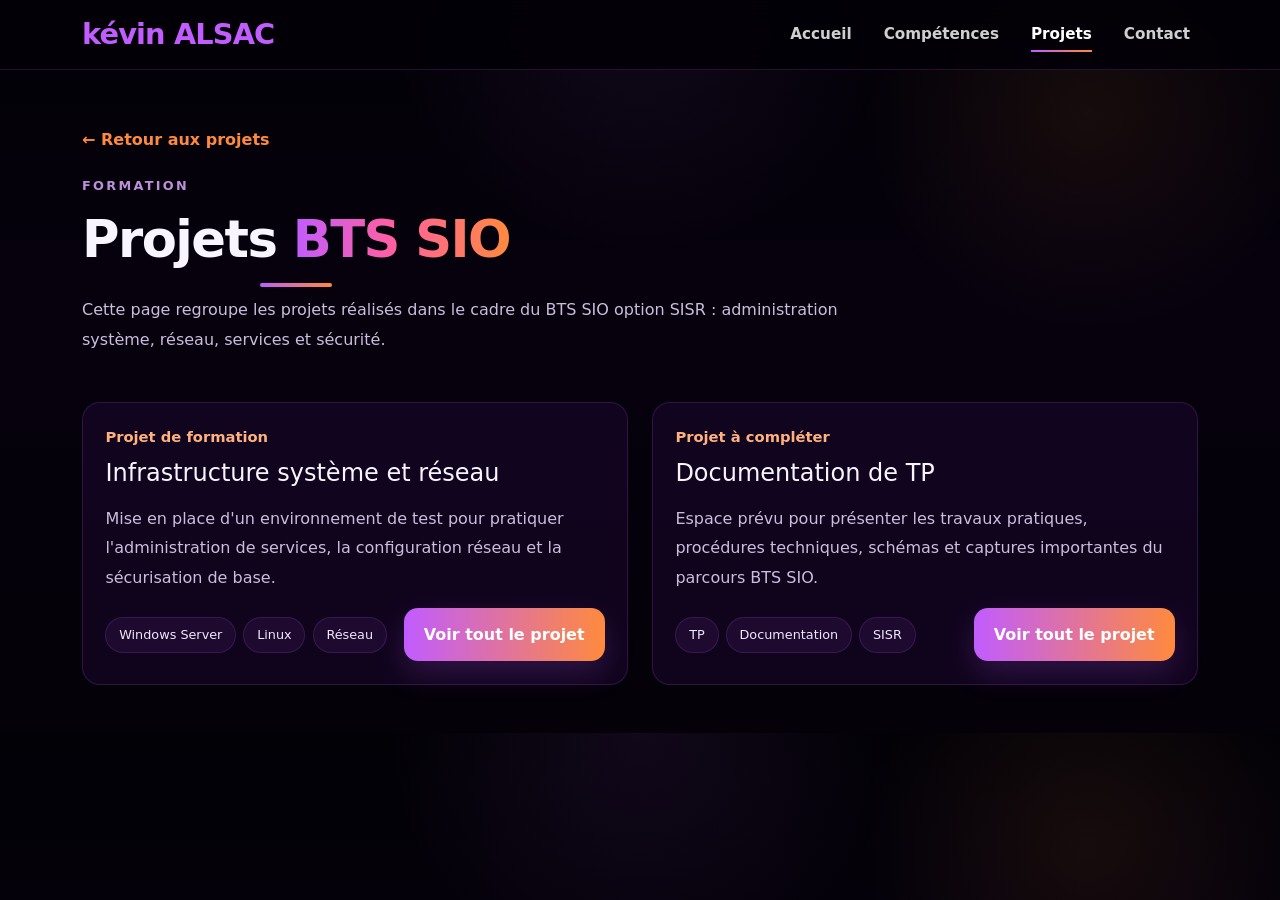
==== pages/projets-bts-sio.html @ 28195296 "modif projet" ====
<!doctype html>
<html lang="fr">
  <head>
    <meta charset="UTF-8" />
    <meta name="viewport" content="width=device-width, initial-scale=1.0" />
    <title>Projets BTS SIO - Portfolio kévin ALSAC</title>
    <link
      href="../assets/vendor/bootstrap/css/bootstrap.min.css"
      rel="stylesheet"
    />
    <link rel="stylesheet" href="../css/style.css" />
  </head>
  <body>
    <nav class="navbar navbar-expand-lg fixed-top">
      <div class="container">
        <a class="navbar-brand" href="../index.html#home">kévin ALSAC</a>
        <button
          class="navbar-toggler border-0 shadow-none bg-light-subtle"
          type="button"
          data-bs-toggle="collapse"
          data-bs-target="#mainNav"
          aria-controls="mainNav"
          aria-expanded="false"
          aria-label="Navigation"
        >
          <span class="navbar-toggler-icon"></span>
        </button>
        <div class="collapse navbar-collapse" id="mainNav">
          <ul class="navbar-nav ms-auto gap-lg-3">
            <li class="nav-item">
              <a class="nav-link" href="../index.html#home">Accueil</a>
            </li>
            <li class="nav-item">
              <a class="nav-link" href="../index.html#skills">Compétences</a>
            </li>
            <li class="nav-item">
              <a class="nav-link active" href="../index.html#projects">Projets</a>
            </li>
            <li class="nav-item">
              <a class="nav-link" href="../index.html#contact">Contact</a>
            </li>
          </ul>
        </div>
      </div>
    </nav>

    <main class="page-shell">
      <div class="container">
        <a class="back-link" href="../index.html#projects">← Retour aux projets</a>
        <div class="page-intro mb-5">
          <div class="section-label">Formation</div>
          <h1 class="section-title title-accent">
            Projets <span class="gradient-text">BTS SIO</span>
          </h1>
          <p class="section-text">
            Cette page regroupe les projets réalisés dans le cadre du BTS SIO
            option SISR : administration système, réseau, services et sécurité.
          </p>
        </div>

        <div class="row g-4">
          <div class="col-lg-6">
            <article class="project-list-card">
              <div class="project-subtitle">Projet de formation</div>
              <h3 class="h4 mb-3">Infrastructure système et réseau</h3>
              <p class="card-text">
                Mise en place d'un environnement de test pour pratiquer
                l'administration de services, la configuration réseau et la
                sécurisation de base.
              </p>
              <div class="project-card-actions">
                <div class="project-card-chips">
                  <span class="chip">Windows Server</span>
                  <span class="chip">Linux</span>
                  <span class="chip">Réseau</span>
                </div>
                <button
                  class="btn btn-main project-detail-btn"
                  type="button"
                  data-bs-toggle="modal"
                  data-bs-target="#modal-infra"
                >
                  Voir tout le projet
                </button>
              </div>
            </article>
          </div>

          <div class="col-lg-6">
            <article class="project-list-card">
              <div class="project-subtitle">Projet à compléter</div>
              <h3 class="h4 mb-3">Documentation de TP</h3>
              <p class="card-text">
                Espace prévu pour présenter les travaux pratiques, procédures
                techniques, schémas et captures importantes du parcours BTS SIO.
              </p>
              <div class="project-card-actions">
                <div class="project-card-chips">
                  <span class="chip">TP</span>
                  <span class="chip">Documentation</span>
                  <span class="chip">SISR</span>
                </div>
                <button
                  class="btn btn-main project-detail-btn"
                  type="button"
                  data-bs-toggle="modal"
                  data-bs-target="#modal-doc-tp"
                >
                  Voir tout le projet
                </button>
              </div>
            </article>
          </div>
        </div>
      </div>
    </main>

    <div class="modal fade" id="modal-infra" tabindex="-1" aria-hidden="true">
      <div class="modal-dialog modal-lg modal-dialog-centered modal-dialog-scrollable">
        <div class="modal-content project-detail-modal">
          <div class="modal-header">
            <h2 class="modal-title h4">Infrastructure système et réseau</h2>
            <button type="button" class="btn-close" data-bs-dismiss="modal" aria-label="Fermer"></button>
          </div>
          <div class="modal-body">
            <p class="card-text">
              Projet orienté administration système et réseau dans un contexte
              de formation BTS SIO SISR.
            </p>
            <ul class="project-detail-list">
              <li>Installation et configuration de machines Windows et Linux.</li>
              <li>Mise en place de services réseau de base.</li>
              <li>Tests de communication, d'adressage IP et de résolution de noms.</li>
              <li>Documentation des étapes de configuration et des vérifications.</li>
            </ul>
          </div>
          <div class="modal-footer">
            <button type="button" class="btn btn-cv" data-bs-dismiss="modal">Fermer</button>
          </div>
        </div>
      </div>
    </div>

    <div class="modal fade" id="modal-doc-tp" tabindex="-1" aria-hidden="true">
      <div class="modal-dialog modal-lg modal-dialog-centered modal-dialog-scrollable">
        <div class="modal-content project-detail-modal">
          <div class="modal-header">
            <h2 class="modal-title h4">Documentation de TP</h2>
            <button type="button" class="btn-close" data-bs-dismiss="modal" aria-label="Fermer"></button>
          </div>
          <div class="modal-body">
            <p class="card-text">
              Zone prévue pour détailler les TP réalisés, les objectifs, les
              captures et les procédures techniques associées.
            </p>
            <ul class="project-detail-list">
              <li>Objectif du TP et contexte technique.</li>
              <li>Schéma ou description de l'environnement utilisé.</li>
              <li>Étapes principales de réalisation.</li>
              <li>Bilan des compétences travaillées.</li>
            </ul>
          </div>
          <div class="modal-footer">
            <button type="button" class="btn btn-cv" data-bs-dismiss="modal">Fermer</button>
          </div>
        </div>
      </div>
    </div>

    <script src="../assets/vendor/bootstrap/js/bootstrap.bundle.min.js"></script>
  </body>
</html>
---- css/style.css ----
/* Modal Compétence */
.modal-skill {
  position: fixed;
  z-index: 9999;
  top: 0;
  left: 0;
  right: 0;
  bottom: 0;
  display: none;
  align-items: center;
  justify-content: center;
}
.modal-skill.active {
  display: flex;
}
.modal-skill-backdrop {
  position: absolute;
  top: 0;
  left: 0;
  right: 0;
  bottom: 0;
  background: rgba(10, 3, 21, 0.85);
  backdrop-filter: blur(2px);
  animation: modalFadeIn 0.3s;
}
.modal-skill-content {
  position: relative;
  background: var(--surface);
  border-radius: 22px;
  box-shadow: 0 8px 48px 0 rgba(0, 0, 0, 0.45);
  padding: 2.5rem 2rem 2rem 2rem;
  min-width: 320px;
  max-width: 95vw;
  width: 400px;
  color: var(--text);
  animation: modalPopIn 0.45s cubic-bezier(0.77, 0, 0.18, 1);
  display: flex;
  flex-direction: column;
  align-items: center;
}
.modal-skill-header {
  display: flex;
  flex-direction: column;
  align-items: center;
  gap: 1rem;
  margin-bottom: 1.2rem;
}
.modal-skill-header img {
  width: 64px;
  height: 64px;
  object-fit: contain;
  border-radius: 12px;
  box-shadow: 0 2px 12px 0 rgba(193, 92, 255, 0.12);
}
.modal-skill-header h3 {
  margin: 0;
  font-size: 1.4rem;
  font-weight: 800;

  background: linear-gradient(
    90deg,
    var(--accent),
    var(--accent-3),
    var(--accent-2)
  );

  -webkit-background-clip: text;
  background-clip: text;
  color: transparent;
}
.modal-skill-body {
  width: 100%;
}
.modal-skill-text {
  width: 100%;
  background: var(--bg-2);
  border: 1.5px solid var(--line);
  border-radius: 14px;
  padding: 1.2rem;
  color: var(--text);
  box-shadow: 0 1px 8px 0 rgba(193, 92, 255, 0.07);
}

.modal-skill-text ul {
  margin: 0;
  padding-left: 1.2rem;
}

.modal-skill-text li {
  margin-bottom: 0.8rem;
  color: var(--muted);
  line-height: 1.6;
}

.modal-skill-text li:last-child {
  margin-bottom: 0;
}
.modal-skill-close {
  position: absolute;
  top: 1.1rem;
  right: 1.3rem;
  background: none;
  border: none;
  color: var(--muted);
  font-size: 2.1rem;
  cursor: pointer;
  transition: color 0.2s;
  z-index: 2;
}
.modal-skill-close:hover {
  color: var(--accent-2);
}
@keyframes modalPopIn {
  0% {
    opacity: 0;
    transform: scale(0.85) translateY(40px);
  }
  100% {
    opacity: 1;
    transform: scale(1) translateY(0);
  }
}
@keyframes modalFadeIn {
  from {
    opacity: 0;
  }
  to {
    opacity: 1;
  }
}
:root {
  --bg: #05010b;
  --bg-2: #0a0315;
  --surface: linear-gradient(
    180deg,
    rgba(24, 6, 42, 0.92),
    rgba(9, 3, 18, 0.96)
  );
  --surface-soft: rgba(20, 6, 35, 0.82);
  --line: rgba(190, 95, 255, 0.18);
  --line-strong: rgba(255, 137, 59, 0.42);
  --text: #f8f5ff;
  --muted: #cbbddd;
  --accent: #c15cff;
  --accent-2: #ff8a3d;
  --accent-3: #ff5fa2;
  --shadow: 0 22px 70px rgba(0, 0, 0, 0.45);
}

* {
  box-sizing: border-box;
}

html {
  scroll-behavior: smooth;
}

body {
  margin: 0;
  font-family:
    Inter,
    system-ui,
    -apple-system,
    BlinkMacSystemFont,
    "Segoe UI",
    sans-serif;
  background:
    radial-gradient(circle at top, rgba(193, 92, 255, 0.08), transparent 26%),
    radial-gradient(
      circle at 85% 15%,
      rgba(255, 138, 61, 0.08),
      transparent 18%
    ),
    linear-gradient(180deg, #020106 0%, #06010d 40%, #040108 100%);
  color: var(--text);
}

a {
  text-decoration: none;
}

.navbar {
  background: rgba(3, 1, 7, 0.9);
  border-bottom: 1px solid rgba(193, 92, 255, 0.18);
  backdrop-filter: blur(12px);
}

.navbar-brand {
  font-size: 1.8rem;
  font-weight: 800;
  color: var(--accent) !important;
  letter-spacing: -0.03em;
}

.nav-link {
  color: rgba(255, 255, 255, 0.9) !important;
  font-weight: 600;
  font-size: 0.95rem;
  position: relative;
  opacity: 0.9;
}

.nav-link::after {
  content: "";
  position: absolute;
  left: 0.5rem;
  right: 0.5rem;
  bottom: 0.1rem;
  height: 2px;
  background: linear-gradient(90deg, var(--accent), var(--accent-2));
  transform: scaleX(0);
  transform-origin: center;
  transition: transform 0.25s ease;
}

.nav-link:hover::after,
.nav-link.active::after {
  transform: scaleX(1);
}

.nav-link:hover,
.nav-link.active {
  color: #fff !important;
  opacity: 1;
}

.hero {
  padding: 8.5rem 0 4.2rem;
}

.panel,
.feature-card,
.project-card,
.method-card,
.contact-card,
.timeline-panel,
.skill-panel {
  background: var(--surface);
  border: 1px solid var(--line);
  border-radius: 24px;
  box-shadow: var(--shadow);
  position: relative;
  overflow: hidden;
}

.panel::before,
.feature-card::before,
.project-card::before,
.method-card::before,
.contact-card::before,
.timeline-panel::before,
.skill-panel::before {
  content: "";
  position: absolute;
  inset: 0;
  background: linear-gradient(
    135deg,
    rgba(193, 92, 255, 0.04),
    transparent 45%,
    rgba(255, 138, 61, 0.04)
  );
  pointer-events: none;
}

.hero-badge {
  display: inline-flex;
  align-items: center;
  padding: 0.55rem 0.95rem;
  border-radius: 999px;
  border: 1px solid rgba(193, 92, 255, 0.25);
  background: rgba(193, 92, 255, 0.08);
  color: #f0d6ff;
  font-weight: 600;
  font-size: 0.92rem;
}

.hero-title {
  font-size: clamp(2.6rem, 6vw, 5rem);
  font-weight: 800;
  line-height: 1.03;
  letter-spacing: -0.04em;
  margin-top: 1rem;
  margin-bottom: 1.25rem;
}

.gradient-text {
  background: linear-gradient(
    90deg,
    var(--accent) 0%,
    var(--accent-3) 45%,
    var(--accent-2) 100%
  );
  -webkit-background-clip: text;
  background-clip: text;
  color: transparent;
}

.hero-text,
.section-text,
.card-text,
.timeline-text,
.feature-text {
  color: var(--muted);
  line-height: 1.85;
}

.btn-main {
  background: linear-gradient(90deg, var(--accent), var(--accent-2));
  color: #fff;
  border: none;
  border-radius: 14px;
  padding: 0.9rem 1.25rem;
  font-weight: 700;
  box-shadow: 0 12px 30px rgba(193, 92, 255, 0.18);
}

.btn-main:hover {
  color: #fff;
  transform: translateY(-1px);
}

.btn-alt:hover {
  background: rgba(255, 138, 61, 0.08);
  color: #fff;
}

.terminal-box {
  background: linear-gradient(
    180deg,
    rgba(12, 4, 22, 0.96),
    rgba(6, 2, 12, 0.98)
  );
  border: 1px solid rgba(193, 92, 255, 0.18);
  border-radius: 24px;
  padding: 1.5rem;
  box-shadow: var(--shadow);
  font-family: "Courier New", monospace;
}

.terminal-head {
  display: flex;
  justify-content: space-between;
  margin-bottom: 1rem;
  font-size: 0.88rem;
  color: #b392cf;
}

.terminal-line {
  margin-bottom: 0.85rem;
  color: #f7efff;
  word-break: break-word;
}

.terminal-key {
  color: #ffb17f;
}

section {
  padding: 1.3rem 0 0;
  scroll-margin-top: 90px;
}

.section-label {
  color: #bc91da;
  text-transform: uppercase;
  letter-spacing: 0.18em;
  font-size: 0.8rem;
  margin-bottom: 0.85rem;
  font-weight: 700;
}

.section-title {
  font-size: clamp(2rem, 4.4vw, 3.2rem);
  font-weight: 800;
  letter-spacing: -0.03em;
  margin-bottom: 0.5rem;
}

.title-accent {
  display: inline-block;
  position: relative;
}

.title-accent::after {
  content: "";
  display: block;
  width: 72px;
  height: 4px;
  margin: 0.8rem auto 0;
  border-radius: 999px;
  background: linear-gradient(90deg, var(--accent), var(--accent-2));
}

.feature-card,
.project-card,
.method-card,
.contact-card,
.skill-panel {
  height: 100%;
  transition:
    transform 0.28s ease,
    border-color 0.28s ease,
    box-shadow 0.28s ease;
}

.feature-card:hover,
.project-card:hover,
.method-card:hover,
.contact-card:hover,
.skill-panel:hover {
  transform: translateY(-6px);
  border-color: var(--line-strong);
  box-shadow: 0 24px 60px rgba(0, 0, 0, 0.55);
}

.feature-icon {
  width: 54px;
  height: 54px;
  display: inline-flex;
  align-items: center;
  justify-content: center;
  border-radius: 16px;
  border: 1px solid rgba(255, 138, 61, 0.3);
  background: rgba(255, 138, 61, 0.08);
  color: var(--accent-2);
  font-size: 1.5rem;
  font-weight: 800;
  margin-bottom: 1rem;
}

.mini-title {
  font-size: 0.95rem;
  color: #dbbaf7;
  margin-bottom: 1rem;
  text-transform: capitalize;
  font-weight: 700;
}

.chip {
  display: inline-block;
  padding: 0.45rem 0.8rem;
  margin: 0 0.45rem 0.45rem 0;
  font-size: 0.8rem;
  border-radius: 999px;
  background: rgba(193, 92, 255, 0.08);
  border: 1px solid rgba(193, 92, 255, 0.16);
  color: #f2e7ff;
}

.project-subtitle {
  color: #ffb17f;
  font-size: 0.92rem;
  margin-bottom: 0.7rem;
  font-weight: 600;
}

.project-points {
  padding-left: 1.1rem;
  color: #f2ebff;
}

.project-points li {
  margin-bottom: 0.45rem;
}

.project-category-card {
  display: flex;
  flex-direction: column;
  width: 100%;
  height: 100%;
  min-height: 280px;
  background: linear-gradient(
    180deg,
    rgba(28, 8, 48, 0.98),
    rgba(10, 3, 20, 0.98)
  );
  color: var(--text);
  text-decoration: none;
}

.project-category-card:hover,
.project-category-card:focus {
  color: var(--text);
  text-decoration: none;
}

.project-category-card > * {
  position: relative;
  z-index: 1;
}

.project-category-card h3,
.project-category-card .card-text {
  color: var(--text) !important;
}

.project-card-footer {
  margin-top: auto;
  padding-top: 1.5rem;
}

.project-link {
  display: inline-flex;
  align-items: center;
  color: var(--accent-2);
  font-weight: 700;
  margin: 0.7rem 0 0.45rem;
}

.project-link::after {
  content: "→";
  margin-left: 0.5rem;
  transition: transform 0.2s ease;
}

.project-category-card:hover .project-link::after {
  transform: translateX(4px);
}

.page-shell {
  padding: 8rem 0 3rem;
}

.page-intro {
  max-width: 760px;
}

.back-link {
  display: inline-flex;
  align-items: center;
  color: var(--accent-2);
  font-weight: 700;
  margin-bottom: 1.5rem;
}

.back-link:hover {
  color: #fff;
}

.project-list-card {
  background: var(--surface-soft);
  border: 1px solid var(--line);
  border-radius: 18px;
  padding: 1.4rem;
  height: 100%;
}

.project-list-card h3 {
  color: var(--text);
}

.project-card-actions {
  display: flex;
  align-items: center;
  justify-content: space-between;
  gap: 0.8rem;
  flex-wrap: wrap;
  margin-top: 1rem;
}

.project-card-chips {
  display: flex;
  flex-wrap: wrap;
  gap: 0.45rem;
}

.project-card-chips .chip {
  margin: 0;
}

.project-detail-btn {
  margin: 0;
  white-space: nowrap;
}

.project-detail-modal {
  background: var(--surface);
  border: 1px solid var(--line);
  border-radius: 22px;
  color: var(--text);
  box-shadow: var(--shadow);
  overflow: hidden;
}

.project-detail-modal .modal-header,
.project-detail-modal .modal-footer {
  border-color: rgba(193, 92, 255, 0.16);
}

.project-detail-modal .modal-title {
  font-weight: 800;
}

.project-detail-modal .btn-close {
  filter: invert(1);
}

.project-detail-list {
  color: var(--muted);
  line-height: 1.8;
  margin-bottom: 0;
}

.progress-wrap {
  margin-top: 1.1rem;
}

.progress-label {
  display: flex;
  justify-content: space-between;
  align-items: center;
  color: #f8f2ff;
  font-weight: 600;
  margin-bottom: 0.45rem;
  font-size: 0.95rem;
}

.progress.custom-progress {
  height: 10px;
  background: rgba(255, 255, 255, 0.08);
  border-radius: 999px;
  overflow: hidden;
}

.progress-bar.custom-bar {
  background: linear-gradient(
    90deg,
    var(--accent),
    var(--accent-3),
    var(--accent-2)
  );
  border-radius: 999px;
}

.timeline-panel {
  padding: 2rem;
}

.timeline {
  position: relative;
  padding-left: 1.5rem;
}

.timeline::before {
  content: "";
  position: absolute;
  top: 0;
  bottom: 0;
  left: 0.35rem;
  width: 2px;
  background: linear-gradient(
    180deg,
    rgba(193, 92, 255, 0.65),
    rgba(255, 138, 61, 0.4)
  );
}

/* PARTIE SKILLS */
.skills-category {
  background: var(--surface);
  border: 1px solid var(--line);
  border-radius: 24px;
  padding: 2rem;
  box-shadow: var(--shadow);
}

.skills-category-title {
  font-size: 1.5rem;
  font-weight: 700;
  margin-bottom: 2rem;
  color: var(--text);
  text-align: center;
}

.skills-grid {
  display: grid;
  grid-template-columns: repeat(auto-fit, minmax(180px, 1fr));
  gap: 1.5rem;
}

.skill-card {
  background: rgba(255, 255, 255, 0.03);
  border: 1px solid rgba(193, 92, 255, 0.12);
  border-radius: 20px;
  padding: 1.8rem 1rem;
  text-align: center;
  transition: all 0.25s ease;
}

.skill-card:hover {
  transform: translateY(-4px);
  border-color: var(--line-strong);
  background: rgba(255, 255, 255, 0.05);
}

.skill-card img {
  width: 64px;
  height: 64px;
  object-fit: contain;
  margin-bottom: 1rem;
}

.skill-card span {
  display: block;
  font-weight: 600;
  color: var(--text);
}
/* FIN PARTIE SKILLS */

/* PARTIE CSS CV */
.btn-cv {
  background: rgba(255, 255, 255, 0.04);
  color: var(--text);
  border: 1px solid rgba(193, 92, 255, 0.25);
  border-radius: 14px;
  padding: 0.9rem 1.25rem;
  font-weight: 700;
  transition: all 0.25s ease;
}

.btn-cv:hover {
  transform: translateY(-2px);
  border-color: var(--accent-2);
  background: rgba(255, 138, 61, 0.08);
  color: white;
}
/*FIN PARTIE CSS CV */
/* PARTIE BUTTON CERTIFICATS AZURE */
.btn-certif {
  display: inline-flex;
  align-items: center;
  gap: 0.5rem;
  padding: 0.55rem 0.9rem;
  border-radius: 10px;
  font-size: 0.9rem;
  border: 1px solid rgba(193, 92, 255, 0.25);
  background: rgba(193, 92, 255, 0.06);
  color: var(--text);
  font-weight: 600;
  transition: all 0.25s ease;
}

.btn-certif:hover {
  transform: translateY(-2px);
  border-color: var(--accent-2);
  background: rgba(255, 138, 61, 0.08);
  color: white;
}
/* FIN PARTIE BUTTON CERTIFICATS AZURE */

/* PARTIE CONTACT */
.contact-info-item {
  display: flex;
  align-items: flex-start;
  gap: 1rem;
  margin-bottom: 2rem;
}

.contact-icon {
  width: 52px;
  height: 52px;
  border-radius: 14px;
  display: flex;
  align-items: center;
  justify-content: center;
  background: linear-gradient(135deg, var(--accent), var(--accent-2));
  color: white;
  font-size: 1.3rem;
  flex-shrink: 0;
}

.contact-label {
  color: var(--muted);
  font-size: 0.95rem;
  margin-bottom: 0.2rem;
}

.contact-value {
  font-size: 1.1rem;
  font-weight: 600;
  color: var(--text);
}

.social-box {
  width: 72px;
  height: 72px;
  border-radius: 18px;
  border: 1px solid rgba(193, 92, 255, 0.25);
  background: rgba(193, 92, 255, 0.05);
  display: flex;
  align-items: center;
  justify-content: center;
  color: var(--text);
  font-weight: 700;
  transition: all 0.25s ease;
}

.social-box:hover {
  transform: translateY(-4px);
  border-color: var(--accent-2);
  background: rgba(255, 138, 61, 0.08);
  color: white;
}

.contact-form-card {
  background: var(--surface);
  border: 1px solid var(--line);
  border-radius: 24px;
  padding: 2rem;
  box-shadow: var(--shadow);
}

.custom-input {
  background: rgba(5, 2, 10, 0.95);
  border: 1px solid rgba(193, 92, 255, 0.22);
  border-radius: 14px;
  color: white;
  padding: 0.9rem 1rem;
}

.custom-input:focus {
  background: rgba(5, 2, 10, 0.95);
  border-color: var(--accent);
  box-shadow: none;
  color: white;
}

.custom-input::placeholder {
  color: #8f82a3;
}

.form-label {
  font-weight: 600;
  margin-bottom: 0.7rem;
}

.btn-submit-contact {
  width: 100%;
  border: none;
  border-radius: 14px;
  padding: 1rem;
  font-weight: 700;
  color: white;
  background: linear-gradient(90deg, var(--accent), var(--accent-2));
  transition: transform 0.2s ease;
}

.btn-submit-contact:hover {
  transform: translateY(-2px);
}

.social-box i {
  font-size: 1.7rem;
}

.social-icon {
  width: 30px;
  height: 30px;
  object-fit: contain;
}

.github-icon {
  filter: brightness(0) saturate(100%) invert(67%) sepia(39%) saturate(1552%)
    hue-rotate(232deg) brightness(101%) contrast(101%)
    drop-shadow(0 0 6px rgba(193, 92, 255, 0.45));
}

.linkedin-icon {
  filter: brightness(0) saturate(100%) invert(67%) sepia(89%) saturate(1800%)
    hue-rotate(355deg) brightness(103%) contrast(101%)
    drop-shadow(0 0 6px rgba(255, 138, 61, 0.45));
}

/* FIN PARTIE CONTACT */
/* PARTIE FOOTER */

.footer-links a {
  color: #b99ed2;
  text-decoration: none;
  transition: color 0.2s ease;
}

.footer-links a:hover {
  color: var(--accent-2);
}

.timeline-item {
  position: relative;
  padding-bottom: 1.8rem;
}
/* FIN PARTIE FOOTER */
/* MENTIONS LEGALES */
.legal-modal-content {
  background: rgba(14, 3, 24, 0.96);
  border: 1px solid var(--line);
  border-radius: 24px;
  color: var(--text);
  backdrop-filter: blur(14px);
}

.legal-modal-body {
  color: var(--muted);
  line-height: 1.8;
}

.legal-modal-body h6 {
  color: var(--accent-2);
  font-weight: 700;
  margin-top: 1rem;
  margin-bottom: 0.8rem;
}

.legal-modal-body a {
  color: var(--accent);
}

.legal-modal-body hr {
  border-color: rgba(193, 92, 255, 0.15);
  margin: 1.5rem 0;
}
.modal-backdrop.show {
  backdrop-filter: blur(8px);
  background: rgba(0, 0, 0, 0.75);
  opacity: 1 !important;
}
/* FIN MENTIONS LEGALES */

.timeline-item::before {
  content: "";
  position: absolute;
  left: -1.28rem;
  top: 0.35rem;
  width: 12px;
  height: 12px;
  border-radius: 50%;
  background: linear-gradient(135deg, var(--accent), var(--accent-2));
  box-shadow: 0 0 0 4px rgba(193, 92, 255, 0.14);
}

.timeline-date {
  color: #ffb17f;
  font-size: 0.88rem;
  font-weight: 700;
  margin-bottom: 0.35rem;
}

.timeline-list {
  padding-left: 1.2rem;
  margin-bottom: 0;
}

.timeline-list li {
  padding-left: 0;
}

.reveal {
  opacity: 0;
  transform: translateY(24px);
  transition:
    opacity 0.6s ease,
    transform 0.6s ease;
}

.reveal.visible {
  opacity: 1;
  transform: translateY(0);
}

.typing-text {
  display: inline-block;
  white-space: nowrap;
  overflow: hidden;
  border-right: 2px solid var(--accent);
  width: 0;
  animation:
    typing 7s steps(8, end) infinite,
    blink 0.8s infinite;
}

footer {
  color: #b99ed2;
  border-top: 1px solid rgba(193, 92, 255, 0.16);
  margin-top: 4rem;
  padding: 1.2rem 0 2rem;
}

@keyframes typing {
  /* 0% à 30% : Le texte s'écrit (environ 1.5s) */
  0% {
    width: 0;
  }
  30% {
    width: 5rem;
  }

  /* 30% à 80% : Le texte reste affiché (pause de 2.5s) */
  80% {
    width: 5rem;
  }

  /* 81% à 100% : Le texte disparaît brutalement pour recommencer */
  81%,
  100% {
    width: 0;
  }
}

@keyframes blink {
  0%,
  100% {
    border-color: transparent;
  }
  50% {
    border-color: var(--accent);
  }
}

@media (max-width: 991.98px) {
  .hero {
    padding-top: 7.5rem;
  }
}
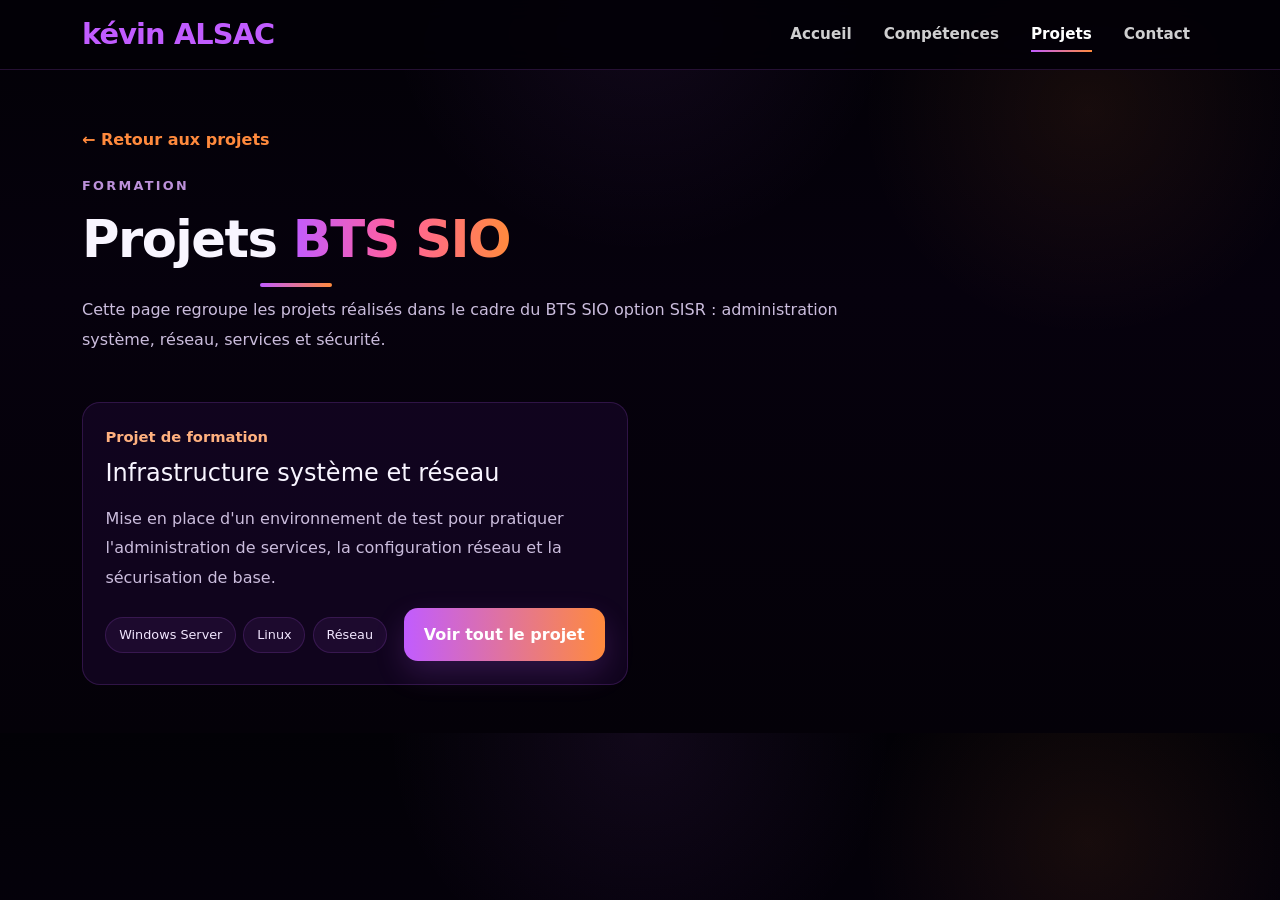
==== commit 653ceb14: "modif" ====
--- a/pages/projets-bts-sio.html
+++ b/pages/projets-bts-sio.html
@@ -86,6 +86,7 @@
             </article>
           </div>
 
+          <!-- Projet en attente : Documentation de TP
           <div class="col-lg-6">
             <article class="project-list-card">
               <div class="project-subtitle">Projet à compléter</div>
@@ -111,6 +112,7 @@
               </div>
             </article>
           </div>
+          -->
         </div>
       </div>
     </main>
@@ -141,6 +143,7 @@
       </div>
     </div>
 
+    <!-- Modale en attente : Documentation de TP
     <div class="modal fade" id="modal-doc-tp" tabindex="-1" aria-hidden="true">
       <div class="modal-dialog modal-lg modal-dialog-centered modal-dialog-scrollable">
         <div class="modal-content project-detail-modal">
@@ -166,6 +169,7 @@
         </div>
       </div>
     </div>
+    -->
 
     <script src="../assets/vendor/bootstrap/js/bootstrap.bundle.min.js"></script>
   </body>
--- a/css/style.css
+++ b/css/style.css
@@ -601,6 +601,129 @@
   margin-bottom: 0;
 }
 
+.stage-report {
+  display: grid;
+  gap: 1.25rem;
+}
+
+.stage-report-hero,
+.stage-report-section,
+.stage-task {
+  background: rgba(255, 255, 255, 0.035);
+  border: 1px solid rgba(193, 92, 255, 0.14);
+  border-radius: 18px;
+  padding: 1.2rem;
+}
+
+.stage-report-hero {
+  display: grid;
+  grid-template-columns: minmax(0, 1.1fr) minmax(260px, 0.9fr);
+  gap: 1rem;
+  align-items: start;
+}
+
+.stage-report h3,
+.stage-report h4,
+.stage-report h5 {
+  color: var(--text);
+}
+
+.stage-report h3 {
+  margin: 0.4rem 0 0.75rem;
+  font-weight: 800;
+}
+
+.stage-report h4 {
+  margin-bottom: 1rem;
+  font-weight: 800;
+}
+
+.stage-report h5 {
+  margin: 0.8rem 0 0.45rem;
+  font-weight: 750;
+}
+
+.stage-report p {
+  color: var(--muted);
+  line-height: 1.75;
+}
+
+.stage-report-place {
+  display: grid;
+  gap: 0.45rem;
+  color: var(--muted);
+  background: rgba(255, 138, 61, 0.08);
+  border: 1px solid rgba(255, 138, 61, 0.24);
+  border-radius: 14px;
+  padding: 1rem;
+}
+
+.stage-report-place strong {
+  color: var(--text);
+  font-size: 1.05rem;
+  line-height: 1.4;
+}
+
+.stage-report-place-label {
+  width: fit-content;
+  color: var(--accent-2);
+  font-size: 0.78rem;
+  font-weight: 800;
+  letter-spacing: 0.08em;
+  text-transform: uppercase;
+}
+
+.stage-report-grid {
+  display: grid;
+  grid-template-columns: repeat(2, minmax(0, 1fr));
+  gap: 1rem;
+}
+
+.stage-task {
+  margin-top: 1rem;
+}
+
+.stage-report-notice {
+  background: rgba(255, 138, 61, 0.08);
+  border-color: rgba(255, 138, 61, 0.28);
+}
+
+.stage-report-notice h4 {
+  color: var(--accent-2);
+}
+
+.stage-date {
+  color: var(--accent-2) !important;
+  font-weight: 700;
+  margin-bottom: 0.7rem;
+}
+
+.stage-report-figure {
+  margin: 1rem 0;
+}
+
+.stage-report-figure img {
+  display: block;
+  width: 100%;
+  max-height: 520px;
+  object-fit: contain;
+  background: rgba(255, 255, 255, 0.96);
+  border-radius: 14px;
+  padding: 0.75rem;
+}
+
+.stage-report-figure figcaption {
+  color: var(--muted);
+  font-size: 0.92rem;
+  margin-top: 0.45rem;
+}
+
+.stage-report-images {
+  display: grid;
+  grid-template-columns: repeat(2, minmax(0, 1fr));
+  gap: 0.8rem;
+}
+
 .progress-wrap {
   margin-top: 1.1rem;
 }
@@ -1019,4 +1142,15 @@
   .hero {
     padding-top: 7.5rem;
   }
-}
+
+  .stage-report-hero,
+  .stage-report-grid,
+  .stage-report-images {
+    grid-template-columns: 1fr;
+  }
+
+  .project-detail-modal .modal-header {
+    align-items: flex-start;
+    gap: 0.7rem;
+  }
+}
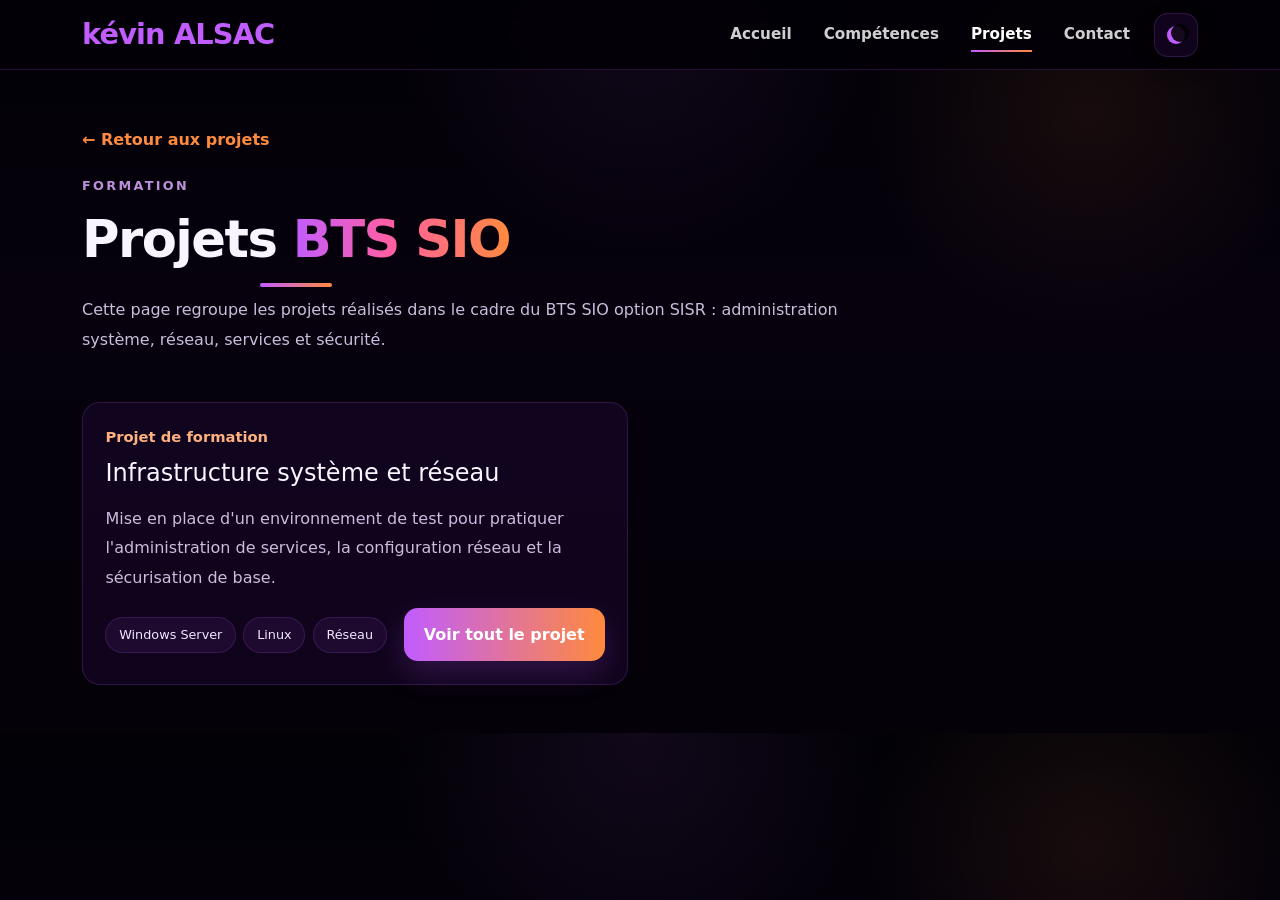
==== commit 431fb184: "dark/light mode" ====
--- a/pages/projets-bts-sio.html
+++ b/pages/projets-bts-sio.html
@@ -40,6 +40,15 @@
               <a class="nav-link" href="../index.html#contact">Contact</a>
             </li>
           </ul>
+          <button
+            class="theme-toggle ms-lg-3"
+            type="button"
+            aria-label="Activer le mode clair"
+            title="Changer de thème"
+          >
+            <span class="theme-toggle-icon theme-toggle-sun" aria-hidden="true"></span>
+            <span class="theme-toggle-icon theme-toggle-moon" aria-hidden="true"></span>
+          </button>
         </div>
       </div>
     </nav>
@@ -172,5 +181,6 @@
     -->
 
     <script src="../assets/vendor/bootstrap/js/bootstrap.bundle.min.js"></script>
+    <script src="../js/main.js"></script>
   </body>
 </html>
--- a/css/style.css
+++ b/css/style.css
@@ -131,6 +131,14 @@
 :root {
   --bg: #05010b;
   --bg-2: #0a0315;
+  --body-bg:
+    radial-gradient(circle at top, rgba(193, 92, 255, 0.08), transparent 26%),
+    radial-gradient(
+      circle at 85% 15%,
+      rgba(255, 138, 61, 0.08),
+      transparent 18%
+    ),
+    linear-gradient(180deg, #020106 0%, #06010d 40%, #040108 100%);
   --surface: linear-gradient(
     180deg,
     rgba(24, 6, 42, 0.92),
@@ -145,6 +153,50 @@
   --accent-2: #ff8a3d;
   --accent-3: #ff5fa2;
   --shadow: 0 22px 70px rgba(0, 0, 0, 0.45);
+  --navbar-bg: rgba(3, 1, 7, 0.9);
+  --navbar-link: rgba(255, 255, 255, 0.9);
+  --navbar-link-active: #ffffff;
+  --soft-fill: rgba(255, 255, 255, 0.035);
+  --input-bg: rgba(5, 2, 10, 0.95);
+  --input-text: #ffffff;
+  --placeholder: #8f82a3;
+  --hover-shadow: 0 24px 60px rgba(0, 0, 0, 0.55);
+}
+
+:root[data-theme="light"] {
+  color-scheme: light;
+  --bg: #f7f3ff;
+  --bg-2: #fff8f3;
+  --body-bg:
+    radial-gradient(circle at top, rgba(193, 92, 255, 0.12), transparent 28%),
+    radial-gradient(
+      circle at 85% 12%,
+      rgba(255, 138, 61, 0.14),
+      transparent 20%
+    ),
+    linear-gradient(180deg, #fffafd 0%, #f7f3ff 46%, #fff8f3 100%);
+  --surface: linear-gradient(
+    180deg,
+    rgba(255, 255, 255, 0.95),
+    rgba(255, 250, 245, 0.9)
+  );
+  --surface-soft: rgba(255, 255, 255, 0.82);
+  --line: rgba(124, 61, 185, 0.2);
+  --line-strong: rgba(217, 103, 44, 0.42);
+  --text: #241432;
+  --muted: #665a75;
+  --accent: #8f35d5;
+  --accent-2: #db6428;
+  --accent-3: #d93d84;
+  --shadow: 0 18px 48px rgba(71, 42, 105, 0.14);
+  --navbar-bg: rgba(255, 252, 248, 0.88);
+  --navbar-link: rgba(36, 20, 50, 0.78);
+  --navbar-link-active: #241432;
+  --soft-fill: rgba(143, 53, 213, 0.055);
+  --input-bg: rgba(255, 255, 255, 0.94);
+  --input-text: #241432;
+  --placeholder: #8a7c99;
+  --hover-shadow: 0 22px 50px rgba(71, 42, 105, 0.18);
 }
 
 * {
@@ -164,14 +216,7 @@
     BlinkMacSystemFont,
     "Segoe UI",
     sans-serif;
-  background:
-    radial-gradient(circle at top, rgba(193, 92, 255, 0.08), transparent 26%),
-    radial-gradient(
-      circle at 85% 15%,
-      rgba(255, 138, 61, 0.08),
-      transparent 18%
-    ),
-    linear-gradient(180deg, #020106 0%, #06010d 40%, #040108 100%);
+  background: var(--body-bg);
   color: var(--text);
 }
 
@@ -180,7 +225,7 @@
 }
 
 .navbar {
-  background: rgba(3, 1, 7, 0.9);
+  background: var(--navbar-bg);
   border-bottom: 1px solid rgba(193, 92, 255, 0.18);
   backdrop-filter: blur(12px);
 }
@@ -193,7 +238,7 @@
 }
 
 .nav-link {
-  color: rgba(255, 255, 255, 0.9) !important;
+  color: var(--navbar-link) !important;
   font-weight: 600;
   font-size: 0.95rem;
   position: relative;
@@ -220,8 +265,85 @@
 
 .nav-link:hover,
 .nav-link.active {
-  color: #fff !important;
+  color: var(--navbar-link-active) !important;
   opacity: 1;
+}
+
+.theme-toggle {
+  width: 44px;
+  height: 44px;
+  display: inline-flex;
+  align-items: center;
+  justify-content: center;
+  position: relative;
+  flex: 0 0 auto;
+  border: 1px solid var(--line);
+  border-radius: 14px;
+  background: var(--surface-soft);
+  color: var(--text);
+  box-shadow: 0 10px 24px rgba(0, 0, 0, 0.16);
+  transition:
+    transform 0.2s ease,
+    border-color 0.2s ease,
+    background 0.2s ease;
+}
+
+.theme-toggle:hover {
+  transform: translateY(-1px);
+  border-color: var(--line-strong);
+}
+
+.theme-toggle-icon {
+  position: absolute;
+  width: 18px;
+  height: 18px;
+  transition:
+    opacity 0.2s ease,
+    transform 0.2s ease;
+}
+
+.theme-toggle-sun {
+  opacity: 0;
+  transform: rotate(-35deg) scale(0.75);
+  border-radius: 50%;
+  background: var(--accent-2);
+  box-shadow:
+    0 -11px 0 -7px var(--accent-2),
+    0 11px 0 -7px var(--accent-2),
+    11px 0 0 -7px var(--accent-2),
+    -11px 0 0 -7px var(--accent-2),
+    8px 8px 0 -7px var(--accent-2),
+    -8px -8px 0 -7px var(--accent-2),
+    8px -8px 0 -7px var(--accent-2),
+    -8px 8px 0 -7px var(--accent-2);
+}
+
+.theme-toggle-moon {
+  opacity: 1;
+  transform: scale(1);
+  border-radius: 50%;
+  background: var(--accent);
+}
+
+.theme-toggle-moon::after {
+  content: "";
+  position: absolute;
+  top: -2px;
+  right: -4px;
+  width: 18px;
+  height: 18px;
+  border-radius: 50%;
+  background: var(--navbar-bg);
+}
+
+:root[data-theme="light"] .theme-toggle-sun {
+  opacity: 1;
+  transform: rotate(0) scale(1);
+}
+
+:root[data-theme="light"] .theme-toggle-moon {
+  opacity: 0;
+  transform: rotate(35deg) scale(0.75);
 }
 
 .hero {
@@ -274,6 +396,12 @@
   font-size: 0.92rem;
 }
 
+:root[data-theme="light"] .hero-badge {
+  border-color: rgba(143, 53, 213, 0.24);
+  background: rgba(143, 53, 213, 0.08);
+  color: #5d257f;
+}
+
 .hero-title {
   font-size: clamp(2.6rem, 6vw, 5rem);
   font-weight: 800;
@@ -337,6 +465,27 @@
   font-family: "Courier New", monospace;
 }
 
+:root[data-theme="light"] .terminal-box {
+  background: linear-gradient(
+    180deg,
+    rgba(255, 255, 255, 0.96),
+    rgba(255, 249, 244, 0.94)
+  );
+  border-color: rgba(124, 61, 185, 0.2);
+}
+
+:root[data-theme="light"] .terminal-head {
+  color: #725882;
+}
+
+:root[data-theme="light"] .terminal-line {
+  color: var(--text);
+}
+
+:root[data-theme="light"] .terminal-key {
+  color: var(--accent-2);
+}
+
 .terminal-head {
   display: flex;
   justify-content: space-between;
@@ -367,6 +516,11 @@
   font-size: 0.8rem;
   margin-bottom: 0.85rem;
   font-weight: 700;
+}
+
+:root[data-theme="light"] .section-label,
+:root[data-theme="light"] .mini-title {
+  color: #704086;
 }
 
 .section-title {
@@ -410,7 +564,7 @@
 .skill-panel:hover {
   transform: translateY(-6px);
   border-color: var(--line-strong);
-  box-shadow: 0 24px 60px rgba(0, 0, 0, 0.55);
+  box-shadow: var(--hover-shadow);
 }
 
 .feature-icon {
@@ -447,11 +601,22 @@
   color: #f2e7ff;
 }
 
+:root[data-theme="light"] .chip {
+  background: rgba(143, 53, 213, 0.08);
+  border-color: rgba(143, 53, 213, 0.17);
+  color: #442157;
+}
+
 .project-subtitle {
   color: #ffb17f;
   font-size: 0.92rem;
   margin-bottom: 0.7rem;
   font-weight: 600;
+}
+
+:root[data-theme="light"] .project-subtitle,
+:root[data-theme="light"] .timeline-date {
+  color: var(--accent-2);
 }
 
 .project-points {
@@ -478,6 +643,14 @@
   text-decoration: none;
 }
 
+:root[data-theme="light"] .project-category-card {
+  background: linear-gradient(
+    180deg,
+    rgba(255, 255, 255, 0.96),
+    rgba(255, 248, 242, 0.92)
+  );
+}
+
 .project-category-card:hover,
 .project-category-card:focus {
   color: var(--text);
@@ -535,6 +708,10 @@
 
 .back-link:hover {
   color: #fff;
+}
+
+:root[data-theme="light"] .back-link:hover {
+  color: var(--accent);
 }
 
 .project-list-card {
@@ -595,6 +772,14 @@
   filter: invert(1);
 }
 
+:root[data-theme="light"] .project-detail-modal .btn-close {
+  filter: none;
+}
+
+:root[data-theme="light"] .btn-close-white {
+  filter: none;
+}
+
 .project-detail-list {
   color: var(--muted);
   line-height: 1.8;
@@ -609,7 +794,7 @@
 .stage-report-hero,
 .stage-report-section,
 .stage-task {
-  background: rgba(255, 255, 255, 0.035);
+  background: var(--soft-fill);
   border: 1px solid rgba(193, 92, 255, 0.14);
   border-radius: 18px;
   padding: 1.2rem;
@@ -736,6 +921,11 @@
   font-weight: 600;
   margin-bottom: 0.45rem;
   font-size: 0.95rem;
+}
+
+:root[data-theme="light"] .progress-label,
+:root[data-theme="light"] .project-points {
+  color: var(--text);
 }
 
 .progress.custom-progress {
@@ -802,7 +992,7 @@
 }
 
 .skill-card {
-  background: rgba(255, 255, 255, 0.03);
+  background: var(--soft-fill);
   border: 1px solid rgba(193, 92, 255, 0.12);
   border-radius: 20px;
   padding: 1.8rem 1rem;
@@ -813,7 +1003,7 @@
 .skill-card:hover {
   transform: translateY(-4px);
   border-color: var(--line-strong);
-  background: rgba(255, 255, 255, 0.05);
+  background: rgba(193, 92, 255, 0.07);
 }
 
 .skill-card img {
@@ -846,6 +1036,12 @@
   border-color: var(--accent-2);
   background: rgba(255, 138, 61, 0.08);
   color: white;
+}
+
+:root[data-theme="light"] .btn-cv:hover,
+:root[data-theme="light"] .btn-certif:hover,
+:root[data-theme="light"] .social-box:hover {
+  color: var(--text);
 }
 /*FIN PARTIE CSS CV */
 /* PARTIE BUTTON CERTIFICATS AZURE */
@@ -934,22 +1130,22 @@
 }
 
 .custom-input {
-  background: rgba(5, 2, 10, 0.95);
+  background: var(--input-bg);
   border: 1px solid rgba(193, 92, 255, 0.22);
   border-radius: 14px;
-  color: white;
+  color: var(--input-text);
   padding: 0.9rem 1rem;
 }
 
 .custom-input:focus {
-  background: rgba(5, 2, 10, 0.95);
+  background: var(--input-bg);
   border-color: var(--accent);
   box-shadow: none;
-  color: white;
+  color: var(--input-text);
 }
 
 .custom-input::placeholder {
-  color: #8f82a3;
+  color: var(--placeholder);
 }
 
 .form-label {
@@ -988,12 +1184,22 @@
     drop-shadow(0 0 6px rgba(193, 92, 255, 0.45));
 }
 
+:root[data-theme="light"] .github-icon {
+  filter: brightness(0) saturate(100%) invert(27%) sepia(41%) saturate(1716%)
+    hue-rotate(245deg) brightness(88%) contrast(92%);
+}
+
 .linkedin-icon {
   filter: brightness(0) saturate(100%) invert(67%) sepia(89%) saturate(1800%)
     hue-rotate(355deg) brightness(103%) contrast(101%)
     drop-shadow(0 0 6px rgba(255, 138, 61, 0.45));
 }
 
+:root[data-theme="light"] .linkedin-icon {
+  filter: brightness(0) saturate(100%) invert(40%) sepia(75%) saturate(1055%)
+    hue-rotate(348deg) brightness(95%) contrast(88%);
+}
+
 /* FIN PARTIE CONTACT */
 /* PARTIE FOOTER */
 
@@ -1014,7 +1220,7 @@
 /* FIN PARTIE FOOTER */
 /* MENTIONS LEGALES */
 .legal-modal-content {
-  background: rgba(14, 3, 24, 0.96);
+  background: var(--surface);
   border: 1px solid var(--line);
   border-radius: 24px;
   color: var(--text);
@@ -1045,6 +1251,10 @@
   backdrop-filter: blur(8px);
   background: rgba(0, 0, 0, 0.75);
   opacity: 1 !important;
+}
+
+:root[data-theme="light"] .modal-backdrop.show {
+  background: rgba(36, 20, 50, 0.35);
 }
 /* FIN MENTIONS LEGALES */
 
@@ -1107,6 +1317,11 @@
   padding: 1.2rem 0 2rem;
 }
 
+:root[data-theme="light"] footer,
+:root[data-theme="light"] .footer-links a {
+  color: #704d83;
+}
+
 @keyframes typing {
   /* 0% à 30% : Le texte s'écrit (environ 1.5s) */
   0% {
@@ -1143,6 +1358,10 @@
     padding-top: 7.5rem;
   }
 
+  .theme-toggle {
+    margin-top: 0.8rem;
+  }
+
   .stage-report-hero,
   .stage-report-grid,
   .stage-report-images {
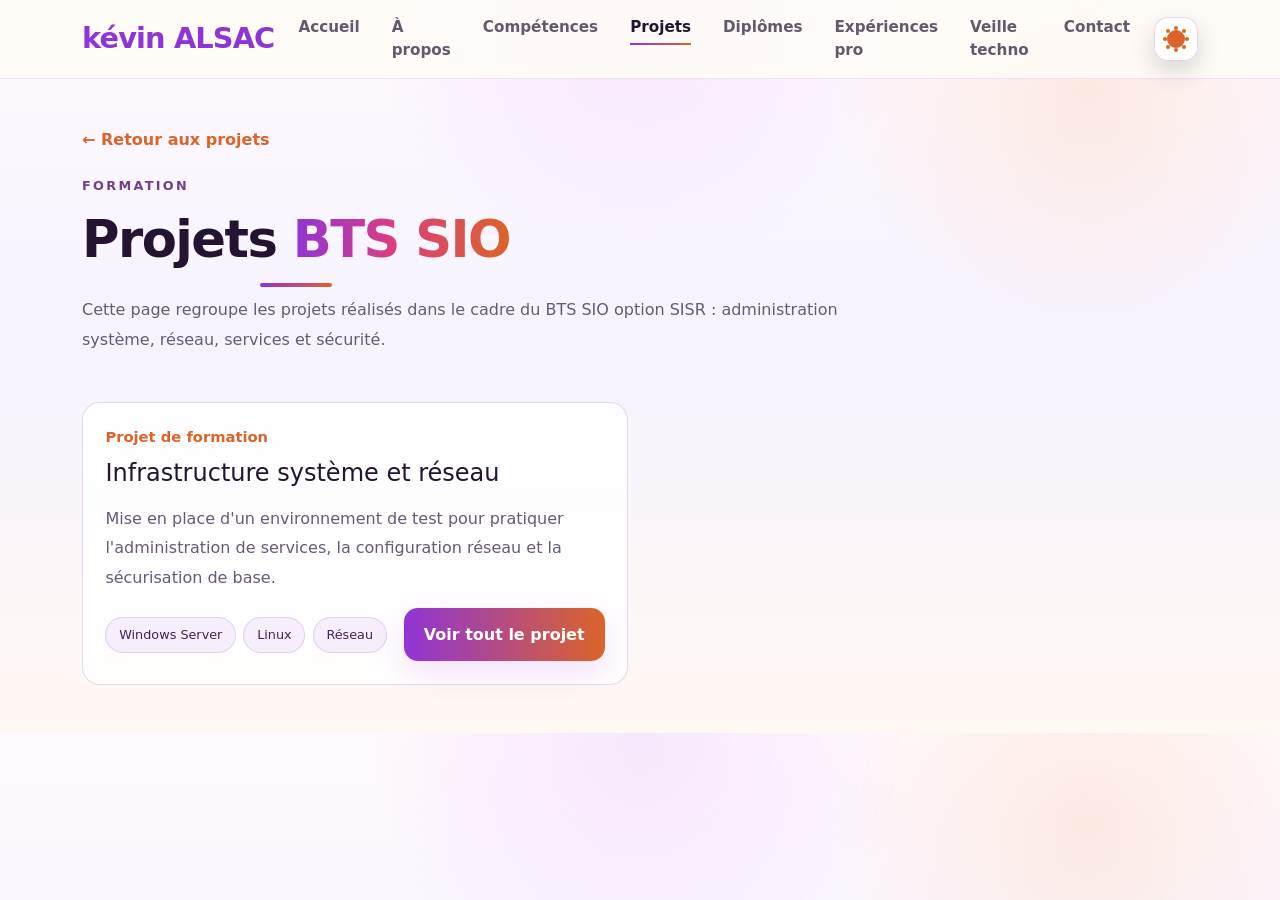
==== commit 4db01ce5: "modif projet homelab / navbar" ====
--- a/pages/projets-bts-sio.html
+++ b/pages/projets-bts-sio.html
@@ -31,10 +31,22 @@
               <a class="nav-link" href="../index.html#home">Accueil</a>
             </li>
             <li class="nav-item">
+              <a class="nav-link" href="../index.html#about">À propos</a>
+            </li>
+            <li class="nav-item">
               <a class="nav-link" href="../index.html#skills">Compétences</a>
             </li>
             <li class="nav-item">
               <a class="nav-link active" href="../index.html#projects">Projets</a>
+            </li>
+            <li class="nav-item">
+              <a class="nav-link" href="../index.html#diplomas">Diplômes</a>
+            </li>
+            <li class="nav-item">
+              <a class="nav-link" href="../index.html#experience">Expériences pro</a>
+            </li>
+            <li class="nav-item">
+              <a class="nav-link" href="../index.html#veille">Veille techno</a>
             </li>
             <li class="nav-item">
               <a class="nav-link" href="../index.html#contact">Contact</a>
--- a/css/style.css
+++ b/css/style.css
@@ -909,6 +909,82 @@
   gap: 0.8rem;
 }
 
+.homelab-report strong {
+  color: var(--text);
+}
+
+.project-visual {
+  margin: 0;
+  background: var(--soft-fill);
+  border: 1px solid rgba(193, 92, 255, 0.14);
+  border-radius: 18px;
+  padding: 1rem;
+}
+
+.project-visual img {
+  display: block;
+  width: 100%;
+  max-height: 620px;
+  object-fit: contain;
+  border-radius: 14px;
+}
+
+.project-visual figcaption {
+  color: var(--muted);
+  font-size: 0.92rem;
+  line-height: 1.6;
+  margin-top: 0.7rem;
+}
+
+.project-table-wrap {
+  overflow-x: auto;
+  margin-bottom: 1rem;
+}
+
+.project-info-table {
+  width: 100%;
+  min-width: 520px;
+  border-collapse: collapse;
+  color: var(--muted);
+  overflow: hidden;
+  border-radius: 14px;
+}
+
+.project-info-table th,
+.project-info-table td {
+  border: 1px solid rgba(193, 92, 255, 0.14);
+  padding: 0.85rem 1rem;
+  vertical-align: top;
+}
+
+.project-info-table th {
+  color: var(--text);
+  background: rgba(193, 92, 255, 0.1);
+  font-weight: 800;
+}
+
+.project-info-table td:first-child {
+  color: var(--text);
+  font-weight: 700;
+  white-space: nowrap;
+}
+
+.project-code-block {
+  margin: 0;
+  padding: 1rem;
+  color: #f8f5ff;
+  background: rgba(5, 2, 10, 0.72);
+  border: 1px solid rgba(193, 92, 255, 0.16);
+  border-radius: 14px;
+  overflow-x: auto;
+  line-height: 1.65;
+}
+
+:root[data-theme="light"] .project-code-block {
+  color: var(--text);
+  background: rgba(255, 255, 255, 0.78);
+}
+
 .progress-wrap {
   margin-top: 1.1rem;
 }
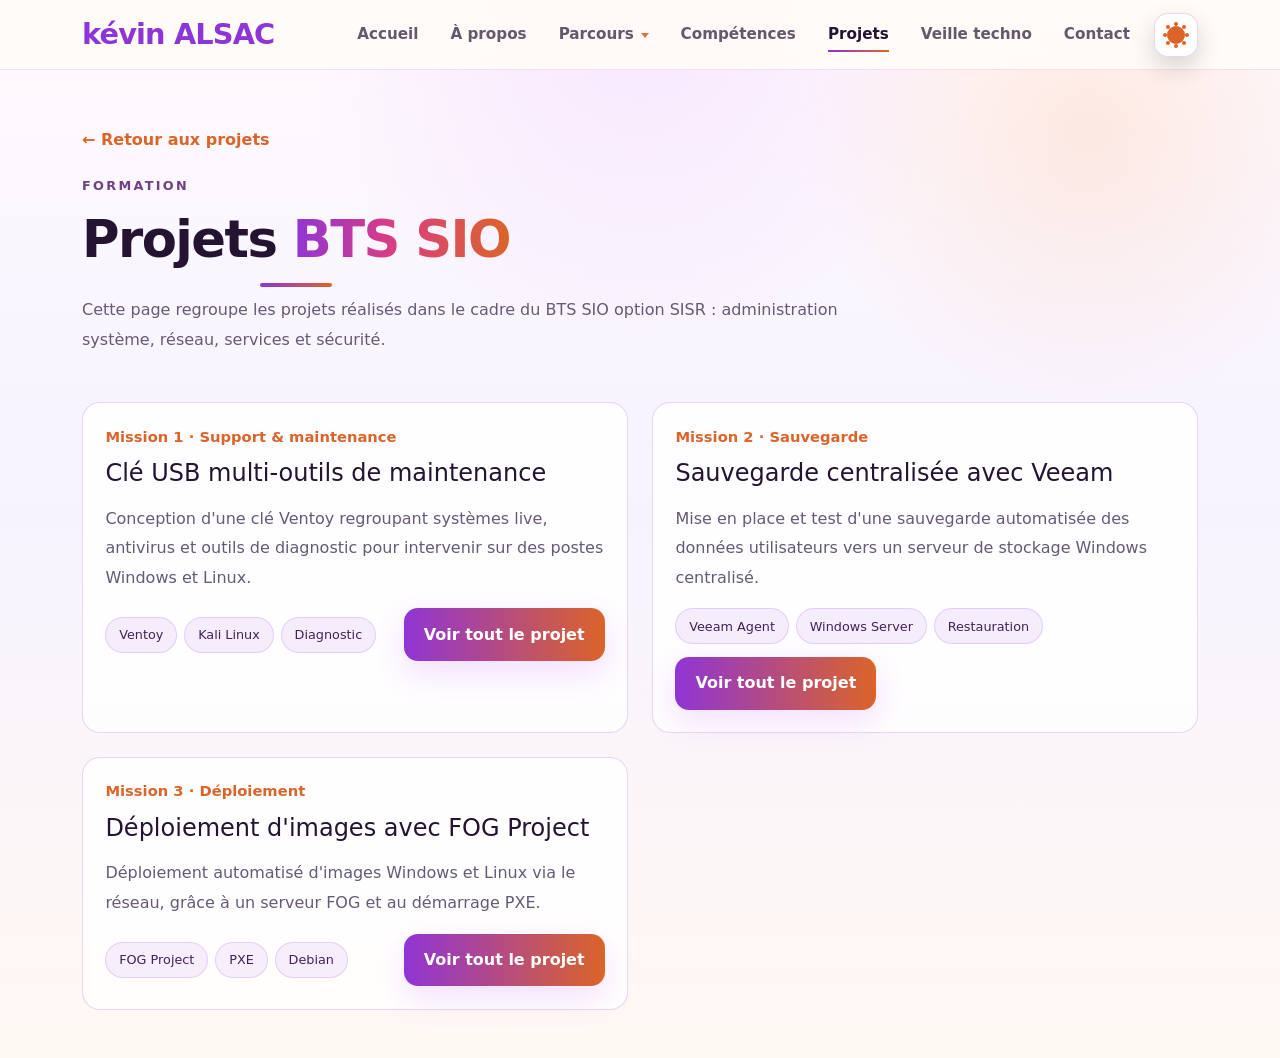
==== commit 54bc6fcd: "ajout de la partie BTS SIO / projets BTS SIO" ====
--- a/pages/projets-bts-sio.html
+++ b/pages/projets-bts-sio.html
@@ -1,5 +1,5 @@
 <!doctype html>
-<html lang="fr">
+<html lang="fr" data-theme="light">
   <head>
     <meta charset="UTF-8" />
     <meta name="viewport" content="width=device-width, initial-scale=1.0" />
@@ -11,7 +11,7 @@
     <link rel="stylesheet" href="../css/style.css" />
   </head>
   <body>
-    <nav class="navbar navbar-expand-lg fixed-top">
+    <nav class="navbar navbar-expand-xl fixed-top">
       <div class="container">
         <a class="navbar-brand" href="../index.html#home">kévin ALSAC</a>
         <button
@@ -33,17 +33,26 @@
             <li class="nav-item">
               <a class="nav-link" href="../index.html#about">À propos</a>
             </li>
+            <li class="nav-item dropdown nav-dropdown">
+              <button
+                class="nav-link dropdown-toggle border-0 bg-transparent"
+                type="button"
+                data-bs-toggle="dropdown"
+                aria-expanded="false"
+              >
+                Parcours <span class="nav-dropdown-arrow" aria-hidden="true"></span>
+              </button>
+              <ul class="dropdown-menu">
+                <li><a class="dropdown-item" href="../index.html#bts-sio">BTS SIO</a></li>
+                <li><a class="dropdown-item" href="../index.html#diplomas">Diplômes</a></li>
+                <li><a class="dropdown-item" href="../index.html#experience">Expériences pro</a></li>
+              </ul>
+            </li>
             <li class="nav-item">
               <a class="nav-link" href="../index.html#skills">Compétences</a>
             </li>
             <li class="nav-item">
               <a class="nav-link active" href="../index.html#projects">Projets</a>
-            </li>
-            <li class="nav-item">
-              <a class="nav-link" href="../index.html#diplomas">Diplômes</a>
-            </li>
-            <li class="nav-item">
-              <a class="nav-link" href="../index.html#experience">Expériences pro</a>
             </li>
             <li class="nav-item">
               <a class="nav-link" href="../index.html#veille">Veille techno</a>
@@ -82,24 +91,24 @@
         <div class="row g-4">
           <div class="col-lg-6">
             <article class="project-list-card">
-              <div class="project-subtitle">Projet de formation</div>
-              <h3 class="h4 mb-3">Infrastructure système et réseau</h3>
+              <div class="project-subtitle">Mission 1 · Support & maintenance</div>
+              <h3 class="h4 mb-3">Clé USB multi-outils de maintenance</h3>
               <p class="card-text">
-                Mise en place d'un environnement de test pour pratiquer
-                l'administration de services, la configuration réseau et la
-                sécurisation de base.
+                Conception d'une clé Ventoy regroupant systèmes live, antivirus
+                et outils de diagnostic pour intervenir sur des postes Windows
+                et Linux.
               </p>
               <div class="project-card-actions">
                 <div class="project-card-chips">
-                  <span class="chip">Windows Server</span>
-                  <span class="chip">Linux</span>
-                  <span class="chip">Réseau</span>
+                  <span class="chip">Ventoy</span>
+                  <span class="chip">Kali Linux</span>
+                  <span class="chip">Diagnostic</span>
                 </div>
                 <button
                   class="btn btn-main project-detail-btn"
                   type="button"
                   data-bs-toggle="modal"
-                  data-bs-target="#modal-infra"
+                  data-bs-target="#modal-maintenance"
                 >
                   Voir tout le projet
                 </button>
@@ -107,55 +116,292 @@
             </article>
           </div>
 
-          <!-- Projet en attente : Documentation de TP
           <div class="col-lg-6">
             <article class="project-list-card">
-              <div class="project-subtitle">Projet à compléter</div>
-              <h3 class="h4 mb-3">Documentation de TP</h3>
+              <div class="project-subtitle">Mission 2 · Sauvegarde</div>
+              <h3 class="h4 mb-3">Sauvegarde centralisée avec Veeam</h3>
               <p class="card-text">
-                Espace prévu pour présenter les travaux pratiques, procédures
-                techniques, schémas et captures importantes du parcours BTS SIO.
+                Mise en place et test d'une sauvegarde automatisée des données
+                utilisateurs vers un serveur de stockage Windows centralisé.
               </p>
               <div class="project-card-actions">
                 <div class="project-card-chips">
-                  <span class="chip">TP</span>
-                  <span class="chip">Documentation</span>
-                  <span class="chip">SISR</span>
+                  <span class="chip">Veeam Agent</span>
+                  <span class="chip">Windows Server</span>
+                  <span class="chip">Restauration</span>
                 </div>
                 <button
                   class="btn btn-main project-detail-btn"
                   type="button"
                   data-bs-toggle="modal"
-                  data-bs-target="#modal-doc-tp"
+                  data-bs-target="#modal-veeam"
                 >
                   Voir tout le projet
                 </button>
               </div>
             </article>
           </div>
-          -->
+
+          <div class="col-lg-6">
+            <article class="project-list-card">
+              <div class="project-subtitle">Mission 3 · Déploiement</div>
+              <h3 class="h4 mb-3">Déploiement d'images avec FOG Project</h3>
+              <p class="card-text">
+                Déploiement automatisé d'images Windows et Linux via le réseau,
+                grâce à un serveur FOG et au démarrage PXE.
+              </p>
+              <div class="project-card-actions">
+                <div class="project-card-chips">
+                  <span class="chip">FOG Project</span>
+                  <span class="chip">PXE</span>
+                  <span class="chip">Debian</span>
+                </div>
+                <button
+                  class="btn btn-main project-detail-btn"
+                  type="button"
+                  data-bs-toggle="modal"
+                  data-bs-target="#modal-fog"
+                >
+                  Voir tout le projet
+                </button>
+              </div>
+            </article>
+          </div>
         </div>
       </div>
     </main>
 
-    <div class="modal fade" id="modal-infra" tabindex="-1" aria-hidden="true">
-      <div class="modal-dialog modal-lg modal-dialog-centered modal-dialog-scrollable">
+    <div class="modal fade" id="modal-maintenance" tabindex="-1" aria-hidden="true">
+      <div class="modal-dialog modal-xl modal-dialog-centered modal-dialog-scrollable">
         <div class="modal-content project-detail-modal">
           <div class="modal-header">
-            <h2 class="modal-title h4">Infrastructure système et réseau</h2>
+            <h2 class="modal-title h4">Clé USB multi-outils de maintenance</h2>
             <button type="button" class="btn-close" data-bs-dismiss="modal" aria-label="Fermer"></button>
           </div>
           <div class="modal-body">
-            <p class="card-text">
-              Projet orienté administration système et réseau dans un contexte
-              de formation BTS SIO SISR.
+            <div class="stage-report bts-project-report">
+              <section class="stage-report-hero">
+                <div>
+                  <div class="project-subtitle">Mission 1 · Support & maintenance</div>
+                  <h3>Clé USB multi-outils de maintenance</h3>
+                  <p>Création d'un support d'intervention portable permettant de diagnostiquer, désinfecter et maintenir des postes Windows et Linux.</p>
+                </div>
+                <div class="stage-report-place">
+                  <span class="stage-report-place-label">Environnement</span>
+                  <strong>Support informatique</strong>
+                  <span>Ventoy · Kali Linux · Windows 11</span>
+                  <span>Outils live et applications portables</span>
+                  <span>Tests réalisés sous VMware</span>
+                </div>
+              </section>
+
+              <section class="stage-report-section">
+                <h4>Contexte et choix de la solution</h4>
+                <div class="stage-report-grid">
+                  <div>
+                    <h5>Besoin identifié</h5>
+                    <p>Les techniciens doivent pouvoir intervenir rapidement sur des postes en panne ou infectés, y compris hors du domaine Active Directory.</p>
+                  </div>
+                  <div>
+                    <h5>Choix de Ventoy</h5>
+                    <p>Ventoy a été retenu pour sa compatibilité avec les machines récentes et sa gestion simple de plusieurs ISO par glisser-déposer.</p>
+                  </div>
+                </div>
+              </section>
+
+              <section class="stage-report-section">
+                <h4>Conception de la clé</h4>
+                <article class="stage-task">
+                  <h5>Configuration de l'amorçage</h5>
+                  <p>Paramétrage du clavier AZERTY et du français, puis ajout des images Kali Linux, Windows 11, Avira Rescue System, Dr.Web LiveDisk, Kaspersky Rescue Disk et MemTest86+.</p>
+                </article>
+                <article class="stage-task">
+                  <h5>Sélection des outils portables</h5>
+                  <p>Organisation des outils Windows et Linux : Wireshark, Advanced IP Scanner, NetSetMan, HWiNFO, CrystalDiskInfo, GpuTest, LibreOffice et FastCopy.</p>
+                </article>
+              </section>
+
+              <section class="stage-report-section">
+                <h4>Tests et validations</h4>
+                <article class="stage-task">
+                  <h5>Diagnostic matériel et stockage</h5>
+                  <p>Exécution de MemTest86+ puis utilisation de GParted dans Kali Linux pour préparer un disque de test en table GPT avec partition NTFS.</p>
+                </article>
+                <article class="stage-task">
+                  <h5>Analyse antivirus</h5>
+                  <p>Démarrage d'Avira Rescue System, contrôle du montage de la partition système et lancement d'une analyse complète.</p>
+                </article>
+              </section>
+
+              <section class="stage-report-section stage-report-notice">
+                <h4>Résultat</h4>
+                <p>La clé USB regroupe les outils essentiels de diagnostic, maintenance et récupération dans un support autonome, réutilisable sur différents postes.</p>
+              </section>
+            </div>
+          </div>
+          <div class="modal-footer">
+            <button type="button" class="btn btn-cv" data-bs-dismiss="modal">Fermer</button>
+          </div>
+        </div>
+      </div>
+    </div>
+
+    <div class="modal fade" id="modal-veeam" tabindex="-1" aria-hidden="true">
+      <div class="modal-dialog modal-xl modal-dialog-centered modal-dialog-scrollable">
+        <div class="modal-content project-detail-modal">
+          <div class="modal-header">
+            <h2 class="modal-title h4">Sauvegarde centralisée avec Veeam</h2>
+            <button type="button" class="btn-close" data-bs-dismiss="modal" aria-label="Fermer"></button>
+          </div>
+          <div class="modal-body">
+            <div class="stage-report bts-project-report">
+              <section class="stage-report-hero">
+                <div>
+                  <div class="project-subtitle">Mission 2 · Sauvegarde</div>
+                  <h3>Sauvegarde centralisée avec Veeam</h3>
+                  <p>Mise en place d'une sauvegarde automatisée des données utilisateurs vers un serveur de stockage Windows centralisé.</p>
+                </div>
+                <div class="stage-report-place">
+                  <span class="stage-report-place-label">Environnement</span>
+                  <strong>Infrastructure Windows virtualisée</strong>
+                  <span>Windows Server 2025 et Windows 11</span>
+                  <span>Deux postes clients de test</span>
+                  <span>Veeam Agent for Windows</span>
+                </div>
+              </section>
+              <section class="stage-report-section">
+                <h4>Contexte et solution</h4>
+                <div class="stage-report-grid">
+                  <div><h5>Besoin</h5><p>Sauvegarder les documents et profils utilisateurs, avec une procédure fiable de restauration.</p></div>
+                  <div><h5>Choix technique</h5><p>Veeam Agent a été retenu pour sa gratuité, sa fiabilité et sa capacité à restaurer fichiers ou systèmes.</p></div>
+                </div>
+              </section>
+              <section class="stage-report-section">
+                <h4>Réalisations</h4>
+                <article class="stage-task"><h5>Préparation du serveur</h5><p>Création d'un partage « Sauvegardes » et d'un compte dédié disposant des droits de lecture et d'écriture.</p></article>
+                <article class="stage-task"><h5>Configuration des clients</h5><p>Installation de Veeam Agent sur deux postes, avec sauvegarde des documents, profils Firefox et Thunderbird.</p></article>
+                <article class="stage-task"><h5>Planification et restauration</h5><p>Configuration d'une exécution quotidienne, contrôle de la sauvegarde et test de restauration depuis une machine cliente.</p></article>
+              </section>
+              <section class="stage-report-section stage-report-notice"><h4>Résultat</h4><p>Les données sont sauvegardées de manière centralisée et la restauration des fichiers a été validée.</p></section>
+            </div>
+            <div class="bts-legacy-content">
+            <div class="stage-report bts-project-report">
+              <section class="stage-report-hero">
+                <div>
+                  <div class="project-subtitle">Mission 1 · Support & maintenance</div>
+                  <h3>Clé USB multi-outils de maintenance</h3>
+                  <p>Conception d'un support d'intervention portable pour diagnostiquer, maintenir et récupérer des postes Windows et Linux.</p>
+                </div>
+                <div class="stage-report-place">
+                  <span class="stage-report-place-label">Environnement</span>
+                  <strong>Support informatique</strong>
+                  <span>Ventoy · Kali Linux · Windows 11</span>
+                  <span>Outils de diagnostic et antivirus live</span>
+                  <span>Tests sous VMware</span>
+                </div>
+              </section>
+              <section class="stage-report-section">
+                <h4>Contexte et solution</h4>
+                <div class="stage-report-grid">
+                  <div><h5>Besoin</h5><p>Centraliser les outils de diagnostic, désinfection et maintenance sur un support utilisable même hors réseau.</p></div>
+                  <div><h5>Choix technique</h5><p>Ventoy permet de démarrer plusieurs ISO depuis une même clé et simplifie les mises à jour.</p></div>
+                </div>
+              </section>
+              <section class="stage-report-section">
+                <h4>Réalisations</h4>
+                <article class="stage-task"><h5>Préparation du support</h5><p>Configuration de Ventoy en français/AZERTY et intégration de Kali Linux, Windows 11, antivirus live et MemTest86+.</p></article>
+                <article class="stage-task"><h5>Outillage de maintenance</h5><p>Sélection d'outils réseau, matériel, stockage et GPU : Wireshark, HWiNFO, CrystalDiskInfo, GpuTest et FastCopy.</p></article>
+                <article class="stage-task"><h5>Tests de fonctionnement</h5><p>Validation de l'amorçage, du test mémoire, du partitionnement avec GParted et de l'analyse antivirus.</p></article>
+              </section>
+              <section class="stage-report-section stage-report-notice"><h4>Résultat</h4><p>Un support portable prêt pour les opérations de diagnostic, de maintenance et de récupération.</p></section>
+            </div>
+            <p class="card-text bts-legacy-content">
+              Mise en œuvre d'une sauvegarde centralisée des profils et documents
+              utilisateurs dans un environnement Windows virtualisé.
             </p>
             <ul class="project-detail-list">
-              <li>Installation et configuration de machines Windows et Linux.</li>
-              <li>Mise en place de services réseau de base.</li>
-              <li>Tests de communication, d'adressage IP et de résolution de noms.</li>
-              <li>Documentation des étapes de configuration et des vérifications.</li>
+              <li>Création d'un serveur de stockage et d'un partage « Sauvegardes ».</li>
+              <li>Configuration de comptes dédiés et des droits d'accès associés.</li>
+              <li>Déploiement de Veeam Agent sur deux postes Windows 11.</li>
+              <li>Sauvegarde planifiée des documents, profils Firefox et Thunderbird.</li>
+              <li>Vérification de l'intégrité et test de restauration des fichiers.</li>
             </ul>
+            </div>
+          </div>
+          <div class="modal-footer">
+            <button type="button" class="btn btn-cv" data-bs-dismiss="modal">Fermer</button>
+          </div>
+        </div>
+      </div>
+    </div>
+
+    <div class="modal fade" id="modal-fog" tabindex="-1" aria-hidden="true">
+      <div class="modal-dialog modal-xl modal-dialog-centered modal-dialog-scrollable">
+        <div class="modal-content project-detail-modal">
+          <div class="modal-header">
+            <h2 class="modal-title h4">Déploiement d'images avec FOG Project</h2>
+            <button type="button" class="btn-close" data-bs-dismiss="modal" aria-label="Fermer"></button>
+          </div>
+          <div class="modal-body">
+            <div class="stage-report bts-project-report">
+              <section class="stage-report-hero">
+                <div>
+                  <div class="project-subtitle">Mission 3 · Déploiement</div>
+                  <h3>Déploiement d'images avec FOG Project</h3>
+                  <p>Mise en place d'une solution de clonage pour capturer et déployer rapidement des images Windows et Linux sur des postes clients.</p>
+                </div>
+                <div class="stage-report-place">
+                  <span class="stage-report-place-label">Environnement</span>
+                  <strong>Infrastructure de test virtualisée</strong>
+                  <span>Serveur Debian 12 · FOG Project</span>
+                  <span>Windows 11 et Ubuntu Linux</span>
+                  <span>Déploiement par démarrage PXE</span>
+                </div>
+              </section>
+
+              <section class="stage-report-section">
+                <h4>Contexte et objectif</h4>
+                <div class="stage-report-grid">
+                  <div>
+                    <h5>Besoin identifié</h5>
+                    <p>Automatiser l'installation de postes dans les médiathèques afin de réduire le temps nécessaire aux déploiements et homogénéiser les configurations.</p>
+                  </div>
+                  <div>
+                    <h5>Solution retenue</h5>
+                    <p>FOG Project a été choisi pour sa gratuité, sa compatibilité multi-systèmes, son interface web et son support du démarrage PXE.</p>
+                  </div>
+                </div>
+              </section>
+
+              <section class="stage-report-section">
+                <h4>Architecture mise en place</h4>
+                <article class="stage-task">
+                  <h5>Serveur FOG et réseau</h5>
+                  <p>Installation d'un serveur Debian 12 nommé LAB-FOG, configuré avec l'adresse 10.2.10.249. Il assure les rôles FOG, DHCP, TFTP, NFS et stockage des images.</p>
+                </article>
+                <article class="stage-task">
+                  <h5>Machines master et clients</h5>
+                  <p>Préparation de deux machines master Windows 11 et Ubuntu, ainsi que de postes clients de test configurés en DHCP pour démarrer sur le réseau.</p>
+                </article>
+              </section>
+
+              <section class="stage-report-section">
+                <h4>Réalisation du déploiement</h4>
+                <article class="stage-task">
+                  <h5>Préparation et capture des images</h5>
+                  <p>Préparation de Windows avec Sysprep, désactivation de BitLocker, enregistrement de la machine master dans FOG puis lancement de la capture de l'image système.</p>
+                </article>
+                <article class="stage-task">
+                  <h5>Déploiement PXE</h5>
+                  <p>Enregistrement du poste client depuis le menu PXE, création de la tâche de déploiement et installation automatisée de l'image capturée.</p>
+                </article>
+              </section>
+
+              <section class="stage-report-section stage-report-notice">
+                <h4>Résultat</h4>
+                <p>Les tests ont validé le démarrage PXE, la capture d'images, le déploiement automatique et la compatibilité Windows/Linux sur le réseau de test.</p>
+              </section>
+            </div>
           </div>
           <div class="modal-footer">
             <button type="button" class="btn btn-cv" data-bs-dismiss="modal">Fermer</button>
--- a/css/style.css
+++ b/css/style.css
@@ -269,6 +269,49 @@
   opacity: 1;
 }
 
+.nav-dropdown .dropdown-menu {
+  min-width: 13rem;
+  padding: 0.45rem;
+  border: 1px solid var(--line);
+  border-radius: 14px;
+  background: var(--surface);
+  box-shadow: var(--shadow);
+}
+
+.nav-dropdown .dropdown-toggle::after {
+  display: none;
+}
+
+.nav-dropdown .dropdown-toggle {
+  display: inline-flex;
+  align-items: center;
+  gap: 0.42rem;
+}
+
+.nav-dropdown-arrow {
+  display: inline-block;
+  width: 0;
+  height: 0;
+  margin-top: 0.1rem;
+  border-top: 5px solid var(--accent-2);
+  border-right: 4px solid transparent;
+  border-left: 4px solid transparent;
+}
+
+.nav-dropdown .dropdown-item {
+  padding: 0.62rem 0.75rem;
+  border-radius: 9px;
+  color: var(--text);
+  font-size: 0.9rem;
+  font-weight: 600;
+}
+
+.nav-dropdown .dropdown-item:hover,
+.nav-dropdown .dropdown-item:focus {
+  background: var(--soft-fill);
+  color: var(--accent-2);
+}
+
 .theme-toggle {
   width: 44px;
   height: 44px;
@@ -757,6 +800,7 @@
   color: var(--text);
   box-shadow: var(--shadow);
   overflow: hidden;
+  max-width: 100%;
 }
 
 .project-detail-modal .modal-header,
@@ -789,6 +833,62 @@
 .stage-report {
   display: grid;
   gap: 1.25rem;
+}
+
+.bts-legacy-content {
+  display: none;
+}
+
+#modal-maintenance .modal-body,
+#modal-fog .modal-body {
+  display: grid;
+  gap: 1rem;
+}
+
+#modal-maintenance .card-text,
+#modal-fog .card-text {
+  position: relative;
+  margin: 0;
+  padding: 2.8rem 1.2rem 1.2rem;
+  border: 1px solid rgba(193, 92, 255, 0.14);
+  border-radius: 18px;
+  background: var(--soft-fill);
+}
+
+#modal-maintenance .card-text::before,
+#modal-fog .card-text::before {
+  content: "Contexte";
+  position: absolute;
+  top: 1.1rem;
+  left: 1.2rem;
+  color: var(--accent-2);
+  font-size: 0.78rem;
+  font-weight: 800;
+  letter-spacing: 0.08em;
+  text-transform: uppercase;
+}
+
+#modal-maintenance .project-detail-list,
+#modal-fog .project-detail-list {
+  position: relative;
+  margin: 0;
+  padding: 2.8rem 1.2rem 1.2rem 2.5rem;
+  border: 1px solid rgba(193, 92, 255, 0.14);
+  border-radius: 18px;
+  background: var(--soft-fill);
+}
+
+#modal-maintenance .project-detail-list::before,
+#modal-fog .project-detail-list::before {
+  content: "Réalisations";
+  position: absolute;
+  top: 1.1rem;
+  left: 1.2rem;
+  color: var(--accent-2);
+  font-size: 0.78rem;
+  font-weight: 800;
+  letter-spacing: 0.08em;
+  text-transform: uppercase;
 }
 
 .stage-report-hero,
@@ -1429,6 +1529,241 @@
   }
 }
 
+.bts-sio-section {
+  padding-top: 4.5rem;
+}
+
+.bts-sio-intro {
+  max-width: 880px;
+}
+
+.bts-option-card {
+  height: 100%;
+  position: relative;
+  overflow: hidden;
+  border: 1px solid var(--line);
+  border-radius: 24px;
+  background: var(--surface);
+  box-shadow: var(--shadow);
+  transition: transform 0.28s ease, border-color 0.28s ease, box-shadow 0.28s ease;
+}
+
+.bts-option-card::before {
+  content: "";
+  position: absolute;
+  inset: 0;
+  pointer-events: none;
+  background: linear-gradient(135deg, rgba(193, 92, 255, 0.08), transparent 55%);
+}
+
+.bts-option-card::after {
+  content: "";
+  position: absolute;
+  top: 0;
+  right: 10%;
+  left: 10%;
+  height: 3px;
+  border-radius: 0 0 999px 999px;
+  background: linear-gradient(90deg, var(--accent), var(--accent-2));
+}
+
+.bts-option-card:hover {
+  transform: translateY(-6px);
+  border-color: var(--line-strong);
+  box-shadow: var(--hover-shadow);
+}
+
+.bts-option-sisr {
+  border-color: rgba(193, 92, 255, 0.58);
+  box-shadow:
+    0 22px 70px rgba(0, 0, 0, 0.45),
+    0 0 0 1px rgba(193, 92, 255, 0.16),
+    0 0 34px rgba(193, 92, 255, 0.16);
+}
+
+.bts-option-sisr::after {
+  right: 0;
+  left: 0;
+  height: 5px;
+}
+
+.bts-option-sisr .bts-option-icon {
+  border-color: rgba(193, 92, 255, 0.6);
+  background: rgba(193, 92, 255, 0.17);
+  box-shadow: 0 0 24px rgba(193, 92, 255, 0.2);
+}
+
+.bts-current-option {
+  position: absolute;
+  z-index: 2;
+  top: 1.15rem;
+  right: 1.15rem;
+  display: inline-flex;
+  align-items: center;
+  gap: 0.4rem;
+  padding: 0.42rem 0.7rem;
+  border: 1px solid rgba(193, 92, 255, 0.5);
+  border-radius: 999px;
+  background: rgba(193, 92, 255, 0.14);
+  color: var(--text);
+  font-size: 0.75rem;
+  font-weight: 800;
+  letter-spacing: 0.03em;
+  text-transform: uppercase;
+}
+
+.bts-current-option span {
+  display: inline-flex;
+  align-items: center;
+  justify-content: center;
+  width: 16px;
+  height: 16px;
+  border-radius: 50%;
+  background: var(--accent);
+  color: #fff;
+  font-size: 0.68rem;
+}
+
+.bts-option-heading,
+.bts-option-section,
+.bts-option-skills,
+.bts-option-description,
+.bts-careers {
+  position: relative;
+  z-index: 1;
+}
+
+.bts-option-heading {
+  display: flex;
+  align-items: center;
+  gap: 1rem;
+}
+
+.bts-option-icon {
+  display: inline-flex;
+  flex: 0 0 auto;
+  align-items: center;
+  justify-content: center;
+  width: 56px;
+  height: 56px;
+  border: 1px solid rgba(193, 92, 255, 0.3);
+  border-radius: 17px;
+  background: rgba(193, 92, 255, 0.1);
+  color: var(--accent);
+}
+
+.bts-option-icon svg {
+  width: 30px;
+  height: 30px;
+}
+
+.bts-option-label {
+  color: var(--accent-2);
+  font-size: 0.9rem;
+  font-weight: 700;
+}
+
+.bts-option-section {
+  margin: 2rem 0 1.5rem;
+}
+
+.bts-option-section-title {
+  margin: 0 0 0.75rem;
+  color: var(--accent-2);
+  font-size: 0.76rem;
+  font-weight: 800;
+  letter-spacing: 0.1em;
+  text-transform: uppercase;
+}
+
+.bts-option-skills {
+  display: grid;
+  grid-template-columns: repeat(2, minmax(0, 1fr));
+  gap: 0.65rem 1rem;
+  padding: 0;
+  margin: 0;
+  list-style: none;
+}
+
+.bts-option-skills li {
+  position: relative;
+  padding-left: 1.25rem;
+  color: var(--text);
+  font-size: 0.88rem;
+  font-weight: 600;
+}
+
+.bts-option-skills li::before {
+  content: "";
+  position: absolute;
+  top: 0.48rem;
+  left: 0;
+  width: 6px;
+  height: 6px;
+  border-radius: 50%;
+  background: var(--accent);
+  box-shadow: 0 0 0 4px rgba(193, 92, 255, 0.12);
+}
+
+.bts-option-description {
+  padding: 1.1rem 1.2rem;
+  border: 1px solid var(--line);
+  border-radius: 14px;
+  background: var(--soft-fill);
+  color: var(--muted);
+  line-height: 1.7;
+}
+
+.bts-careers {
+  margin-top: 1.5rem;
+  padding-top: 1.25rem;
+  border-top: 1px solid var(--line);
+}
+
+.bts-careers ul {
+  display: flex;
+  flex-wrap: wrap;
+  gap: 0.5rem;
+  padding: 0;
+  margin: 0;
+  list-style: none;
+}
+
+.bts-careers li {
+  padding: 0.42rem 0.68rem;
+  border-radius: 8px;
+  background: var(--soft-fill);
+  color: var(--muted);
+  font-size: 0.82rem;
+  font-weight: 600;
+}
+
+.bts-option-slam .bts-option-icon {
+  border-color: rgba(255, 138, 61, 0.32);
+  background: rgba(255, 138, 61, 0.09);
+  color: var(--accent-2);
+}
+
+.bts-option-slam::before {
+  background: linear-gradient(135deg, rgba(255, 138, 61, 0.08), transparent 55%);
+}
+
+@media (max-width: 575.98px) {
+  .bts-option-sisr {
+    padding-top: 5.25rem !important;
+  }
+
+  .bts-current-option {
+    top: 1rem;
+    left: 1rem;
+    right: auto;
+  }
+
+  .bts-option-skills {
+    grid-template-columns: 1fr;
+  }
+}
+
 @media (max-width: 991.98px) {
   .hero {
     padding-top: 7.5rem;
@@ -1449,3 +1784,69 @@
     gap: 0.7rem;
   }
 }
+
+@media (max-width: 575.98px) {
+  .modal-dialog.modal-lg,
+  .modal-dialog.modal-xl {
+    width: calc(100% - 1rem);
+    max-width: calc(100% - 1rem);
+    margin: 0.5rem auto;
+  }
+
+  .project-detail-modal {
+    border-radius: 16px;
+  }
+
+  .project-detail-modal .modal-header,
+  .project-detail-modal .modal-body,
+  .project-detail-modal .modal-footer {
+    padding-left: 1rem;
+    padding-right: 1rem;
+  }
+
+  .project-detail-modal .modal-title {
+    min-width: 0;
+    font-size: 1.25rem;
+    line-height: 1.25;
+    overflow-wrap: anywhere;
+  }
+
+  .project-detail-modal .modal-body {
+    overflow-x: hidden;
+  }
+
+  .stage-report-hero,
+  .stage-report-section,
+  .stage-task,
+  .project-visual {
+    border-radius: 14px;
+    padding: 1rem;
+  }
+
+  .stage-report-place,
+  .project-detail-list,
+  .stage-report p,
+  .project-visual figcaption {
+    overflow-wrap: anywhere;
+  }
+
+  .project-info-table {
+    min-width: 0;
+    table-layout: fixed;
+  }
+
+  .project-info-table th,
+  .project-info-table td {
+    padding: 0.75rem;
+    overflow-wrap: anywhere;
+  }
+
+  .project-info-table td:first-child {
+    white-space: normal;
+  }
+
+  .project-code-block {
+    max-width: 100%;
+    font-size: 0.82rem;
+  }
+}
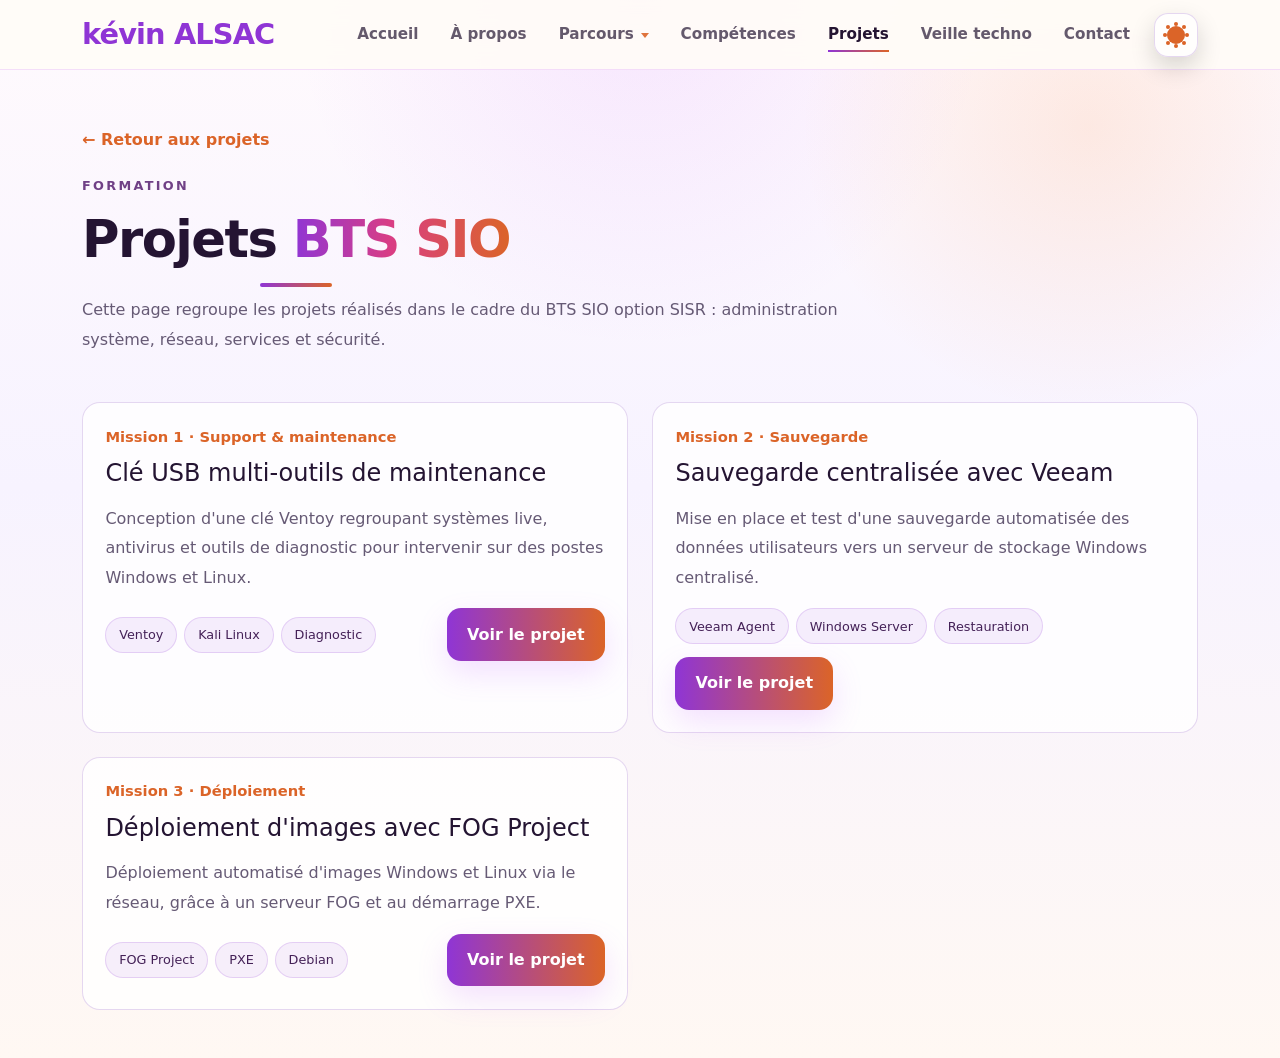
==== commit bfae20cd: "modif html" ====
--- a/pages/projets-bts-sio.html
+++ b/pages/projets-bts-sio.html
@@ -110,7 +110,7 @@
                   data-bs-toggle="modal"
                   data-bs-target="#modal-maintenance"
                 >
-                  Voir tout le projet
+                  Voir le projet
                 </button>
               </div>
             </article>
@@ -136,7 +136,7 @@
                   data-bs-toggle="modal"
                   data-bs-target="#modal-veeam"
                 >
-                  Voir tout le projet
+                  Voir le projet
                 </button>
               </div>
             </article>
@@ -162,7 +162,7 @@
                   data-bs-toggle="modal"
                   data-bs-target="#modal-fog"
                 >
-                  Voir tout le projet
+                  Voir le projet
                 </button>
               </div>
             </article>
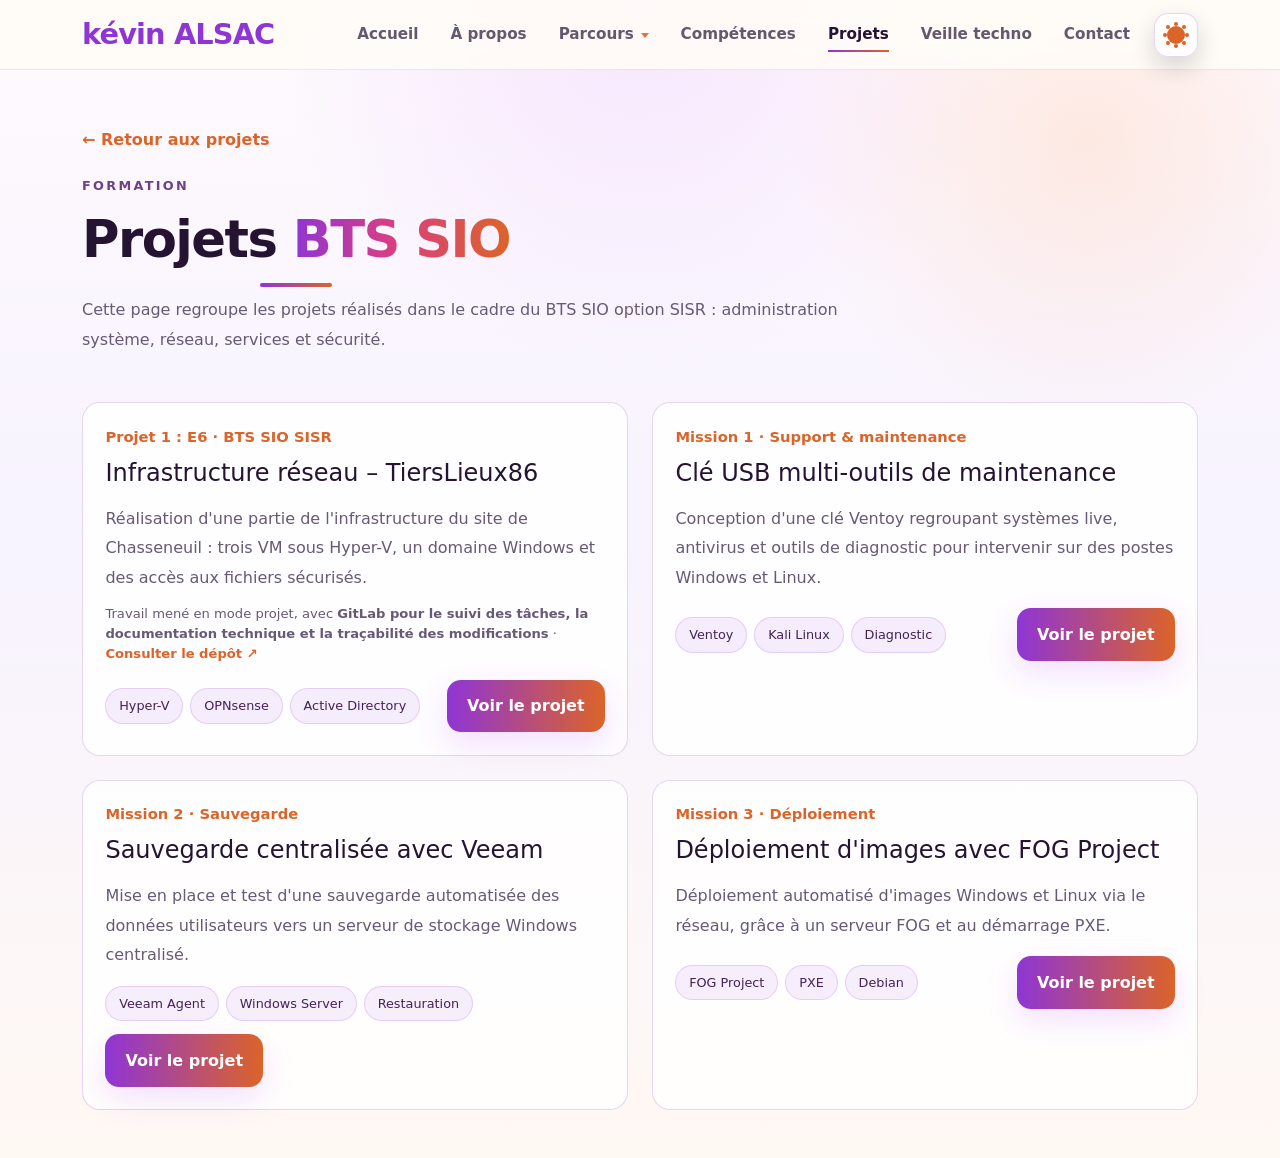
==== commit 1137fe82: "add project 1" ====
--- a/pages/projets-bts-sio.html
+++ b/pages/projets-bts-sio.html
@@ -91,6 +91,43 @@
         <div class="row g-4">
           <div class="col-lg-6">
             <article class="project-list-card">
+              <div class="project-subtitle">Projet 1 : E6 · BTS SIO SISR</div>
+              <h3 class="h4 mb-3">Infrastructure réseau – TiersLieux86</h3>
+              <p class="card-text">
+                Réalisation d'une partie de l'infrastructure du site de Chasseneuil :
+                trois VM sous Hyper-V, un domaine Windows et des accès aux fichiers sécurisés.
+              </p>
+              <p class="project-repository">
+                Travail mené en mode projet, avec <strong>GitLab pour le suivi des tâches,
+                la documentation technique et la traçabilité des modifications</strong> ·
+                <a
+                  href="https://gitlab.com/bts-sio-option-sisr/TiersLieux86-Infrastructure"
+                  target="_blank"
+                  rel="noopener noreferrer"
+                >
+                  <strong>Consulter le dépôt</strong> <span class="visually-hidden">(nouvel onglet)</span><span aria-hidden="true">↗</span>
+                </a>
+              </p>
+              <div class="project-card-actions">
+                <div class="project-card-chips">
+                  <span class="chip">Hyper-V</span>
+                  <span class="chip">OPNsense</span>
+                  <span class="chip">Active Directory</span>
+                </div>
+                <button
+                  class="btn btn-main project-detail-btn"
+                  type="button"
+                  data-bs-toggle="modal"
+                  data-bs-target="#modal-projet-e6"
+                >
+                  Voir le projet
+                </button>
+              </div>
+            </article>
+          </div>
+
+          <div class="col-lg-6">
+            <article class="project-list-card">
               <div class="project-subtitle">Mission 1 · Support & maintenance</div>
               <h3 class="h4 mb-3">Clé USB multi-outils de maintenance</h3>
               <p class="card-text">
@@ -167,6 +204,7 @@
               </div>
             </article>
           </div>
+
         </div>
       </div>
     </main>
@@ -410,6 +448,136 @@
       </div>
     </div>
 
+    <div class="modal fade" id="modal-projet-e6" tabindex="-1" aria-labelledby="modal-projet-e6-title" aria-hidden="true">
+      <div class="modal-dialog modal-xl modal-dialog-centered modal-dialog-scrollable">
+        <div class="modal-content project-detail-modal">
+          <div class="modal-header">
+            <h2 class="modal-title h4" id="modal-projet-e6-title">Projet professionnel n°1 – Épreuve E6</h2>
+            <button type="button" class="btn-close" data-bs-dismiss="modal" aria-label="Fermer"></button>
+          </div>
+          <div class="modal-body">
+            <div class="stage-report bts-project-report e6-project-report">
+              <section class="stage-report-section e6-intro">
+                <div class="project-subtitle">BTS SIO · Option SISR · Site de Chasseneuil</div>
+                <h3>Infrastructure réseau et services Windows – TiersLieux86</h3>
+                <span class="e6-phase-badge">Première phase réalisée</span>
+                <div class="stage-report-grid e6-context-grid">
+                  <div>
+                    <h4>Contexte de l'organisation</h4>
+                    <p>
+                      Le site de Chasseneuil accueille des entreprises et des adhérents
+                      dans deux bâtiments. Il met à disposition des bureaux, des salles
+                      de réunion et de formation, ainsi que des services mutualisés :
+                      Internet, Wi-Fi, téléphonie et impression.
+                    </p>
+                  </div>
+                  <div>
+                    <h4>Périmètre de la réalisation</h4>
+                    <p>
+                      J'ai mis en place sous Hyper-V une partie de cette
+                      infrastructure : un serveur Windows, un poste client et un pare-feu
+                      OPNsense. Le serveur centralise l'authentification, l'adressage IP et
+                      les fichiers ; OPNsense assure le routage et le filtrage entre les
+                      réseaux Bureaux et Serveurs.
+                    </p>
+                  </div>
+                </div>
+              </section>
+
+              <section class="stage-report-section">
+                <div class="e6-section-heading">
+                  <div>
+                    <div class="project-subtitle">Architecture de la solution</div>
+                    <h4>Infrastructure virtuelle sous Hyper-V</h4>
+                  </div>
+                  <a class="btn btn-certif e6-enlarge-link" href="../assets/images/projet-e6-hyper-v.png" target="_blank" rel="noopener noreferrer">
+                    Agrandir le schéma <span class="visually-hidden">(nouvel onglet)</span><span aria-hidden="true">↗</span>
+                  </a>
+                </div>
+                <figure class="e6-infrastructure-figure">
+                  <a href="../assets/images/projet-e6-hyper-v.png" target="_blank" rel="noopener noreferrer" aria-label="Agrandir le schéma de l'infrastructure Hyper-V dans un nouvel onglet">
+                    <img
+                      src="../assets/images/projet-e6-hyper-v.png"
+                      alt="Trois VM sous Hyper-V : FW-CHASSENEUIL (OPNsense) relie le réseau Bureaux 192.168.2.0/24, avec PC01 sous Windows 11 Pro, au réseau Serveurs 10.2.0.0/24, avec SRV-DC01 sous Windows Server 2025. Le serveur fournit Active Directory, DNS, DHCP et les partages SMB ; OPNsense assure le pare-feu et le relais DHCP."
+                      width="1448"
+                      height="977"
+                    />
+                  </a>
+                  <figcaption>Trois machines virtuelles · Deux réseaux séparés · Domaine <strong>tierslieux86.fr</strong></figcaption>
+                </figure>
+              </section>
+
+              <section class="stage-report-section">
+                <h4>Services mis en œuvre</h4>
+                <div class="e6-prototype-grid">
+                  <article class="e6-prototype-card">
+                    <h5>Domaine et DNS</h5>
+                    <p>SRV-DC01 (<strong>10.2.0.1</strong>) héberge le domaine <strong>tierslieux86.fr</strong>. PC01 le rejoint et les utilisateurs se connectent avec leur compte de domaine.</p>
+                  </article>
+                  <article class="e6-prototype-card">
+                    <h5>Routage et DHCP</h5>
+                    <p>OPNsense filtre les échanges entre Bureaux et Serveurs. Son relais DHCP permet à PC01 d'obtenir l'adresse <strong>192.168.2.100</strong> depuis le serveur Windows.</p>
+                  </article>
+                  <article class="e6-prototype-card">
+                    <h5>Fichiers et autorisations</h5>
+                    <p>Le partage <strong>Commun</strong> regroupe les dossiers métiers. Les groupes Active Directory et les permissions NTFS définissent les accès selon le principe <strong>AGDLP</strong>.</p>
+                  </article>
+                </div>
+                <div class="e6-validation">
+                  <h5>Résultats des tests depuis PC01</h5>
+                  <ul>
+                    <li>Jonction au domaine et ouverture de session</li>
+                    <li>Résolution DNS et attribution DHCP via relais</li>
+                    <li>Accès SMB autorisés et accès non autorisés refusés</li>
+                  </ul>
+                </div>
+              </section>
+
+              <div class="e6-summary-grid">
+                <section class="stage-report-section e6-summary-card">
+                  <h4>Compétences mobilisées</h4>
+                  <div class="e6-tags" aria-label="Compétences mobilisées">
+                    <span>Virtualisation</span>
+                    <span>Segmentation réseau</span>
+                    <span>Routage et pare-feu</span>
+                    <span>Administration Windows</span>
+                    <span>Gestion des accès</span>
+                    <span>Documentation technique</span>
+                  </div>
+                </section>
+
+                <section class="stage-report-section e6-summary-card">
+                  <h4>Avancement du projet E6</h4>
+                  <p>
+                    <strong>Infrastructure mise en place et testée.</strong> Cette réalisation constitue
+                    la première phase du projet professionnel ; son évolution et sa
+                    finalisation restent en cours.
+                  </p>
+                </section>
+              </div>
+
+              <section class="stage-report-section e6-technologies">
+                <h4>Technologies utilisées</h4>
+                <div class="project-card-chips">
+                  <span class="chip">Hyper-V</span>
+                  <span class="chip">OPNsense</span>
+                  <span class="chip">Windows Server 2025</span>
+                  <span class="chip">Windows 11 Pro</span>
+                  <span class="chip">Active Directory</span>
+                  <span class="chip">DNS</span>
+                  <span class="chip">DHCP</span>
+                  <span class="chip">SMB / partage de fichiers</span>
+                </div>
+              </section>
+            </div>
+          </div>
+          <div class="modal-footer">
+            <button type="button" class="btn btn-cv" data-bs-dismiss="modal">Fermer</button>
+          </div>
+        </div>
+      </div>
+    </div>
+
     <!-- Modale en attente : Documentation de TP
     <div class="modal fade" id="modal-doc-tp" tabindex="-1" aria-hidden="true">
       <div class="modal-dialog modal-lg modal-dialog-centered modal-dialog-scrollable">
--- a/css/style.css
+++ b/css/style.css
@@ -769,6 +769,23 @@
   color: var(--text);
 }
 
+.project-repository {
+  margin: -0.25rem 0 0;
+  color: var(--muted);
+  font-size: 0.82rem;
+}
+
+.project-repository a {
+  color: var(--accent-2);
+  font-weight: 700;
+  text-decoration: none;
+}
+
+.project-repository a:hover {
+  color: var(--accent);
+  text-decoration: underline;
+}
+
 .project-card-actions {
   display: flex;
   align-items: center;
@@ -1748,6 +1765,201 @@
   background: linear-gradient(135deg, rgba(255, 138, 61, 0.08), transparent 55%);
 }
 
+/* Projet professionnel E6 */
+.e6-intro h3 {
+  margin-top: 0;
+}
+
+.e6-context-grid {
+  margin-top: 1.3rem;
+}
+
+.e6-context-grid h4 {
+  margin-bottom: 0.65rem;
+  font-size: 1.05rem;
+}
+
+.e6-context-grid p,
+.e6-summary-card p {
+  margin-bottom: 0;
+  font-size: 0.92rem;
+}
+
+.e6-project-report strong {
+  color: var(--text);
+}
+
+.e6-section-heading {
+  display: flex;
+  align-items: center;
+  justify-content: space-between;
+  gap: 1rem;
+  margin-bottom: 1rem;
+}
+
+.e6-section-heading .project-subtitle {
+  margin-bottom: 0.35rem;
+}
+
+.e6-section-heading h4,
+.e6-summary-card h4,
+.e6-technologies h4 {
+  margin-bottom: 0;
+}
+
+.e6-phase-badge {
+  display: inline-flex;
+  margin-top: 0.25rem;
+  padding: 0.42rem 0.7rem;
+  border: 1px solid rgba(255, 138, 61, 0.35);
+  border-radius: 999px;
+  background: rgba(255, 138, 61, 0.08);
+  color: var(--accent-2);
+  font-size: 0.78rem;
+  font-weight: 800;
+}
+
+.e6-infrastructure-figure {
+  margin: 0;
+}
+
+.e6-infrastructure-figure > a {
+  display: block;
+  overflow: hidden;
+  border: 1px solid var(--line);
+  border-radius: 14px;
+  background: #fff;
+  cursor: zoom-in;
+}
+
+.e6-infrastructure-figure img {
+  display: block;
+  width: 100%;
+  height: auto;
+}
+
+.e6-infrastructure-figure figcaption {
+  margin-top: 0.65rem;
+  color: var(--muted);
+  font-size: 0.82rem;
+  line-height: 1.5;
+}
+
+.e6-enlarge-link {
+  flex: 0 0 auto;
+  font-size: 0.8rem;
+}
+
+.e6-prototype-card h5 {
+  margin: 0 0 0.5rem;
+  color: var(--text);
+  font-size: 1rem;
+  font-weight: 800;
+}
+
+.e6-tags {
+  padding: 0;
+  margin: 0;
+  list-style: none;
+}
+
+.e6-tags span {
+  padding: 0.4rem 0.65rem;
+  border: 1px solid var(--line);
+  border-radius: 999px;
+  background: var(--soft-fill);
+  color: var(--text);
+  font-size: 0.78rem;
+  font-weight: 650;
+}
+
+.e6-prototype-grid,
+.e6-summary-grid {
+  display: grid;
+  grid-template-columns: repeat(2, minmax(0, 1fr));
+  gap: 0.8rem;
+}
+
+.e6-prototype-grid {
+  grid-template-columns: repeat(3, minmax(0, 1fr));
+}
+
+.e6-prototype-card {
+  padding: 1rem;
+  border: 1px solid rgba(193, 92, 255, 0.14);
+  border-radius: 14px;
+  background: var(--soft-fill);
+}
+
+.e6-prototype-card p {
+  margin: 0;
+  font-size: 0.86rem;
+  line-height: 1.55;
+}
+
+.e6-summary-grid {
+  grid-template-columns: minmax(0, 1.1fr) minmax(0, 0.9fr);
+}
+
+.e6-summary-card {
+  margin: 0;
+}
+
+.e6-summary-card h4,
+.e6-technologies h4 {
+  margin-bottom: 0.8rem;
+}
+
+.e6-tags {
+  display: flex;
+  flex-wrap: wrap;
+  gap: 0.45rem;
+}
+
+.e6-validation {
+  margin-top: 1rem;
+  padding-top: 1rem;
+  border-top: 1px solid var(--line);
+}
+
+.e6-validation h5 {
+  margin: 0 0 0.6rem;
+  font-size: 0.95rem;
+}
+
+.e6-validation ul {
+  display: flex;
+  flex-wrap: wrap;
+  gap: 0.5rem 1.5rem;
+  padding: 0 0 0 1rem;
+  margin: 0;
+  color: var(--muted);
+  font-size: 0.85rem;
+}
+
+.e6-validation li::marker {
+  color: var(--accent);
+}
+
+.e6-technologies {
+  margin: 0;
+}
+
+@media (max-width: 767.98px) {
+  .e6-section-heading {
+    display: block;
+  }
+
+  .e6-enlarge-link {
+    margin-top: 0.75rem;
+  }
+
+  .e6-prototype-grid,
+  .e6-summary-grid {
+    grid-template-columns: 1fr;
+  }
+}
+
 @media (max-width: 575.98px) {
   .bts-option-sisr {
     padding-top: 5.25rem !important;
